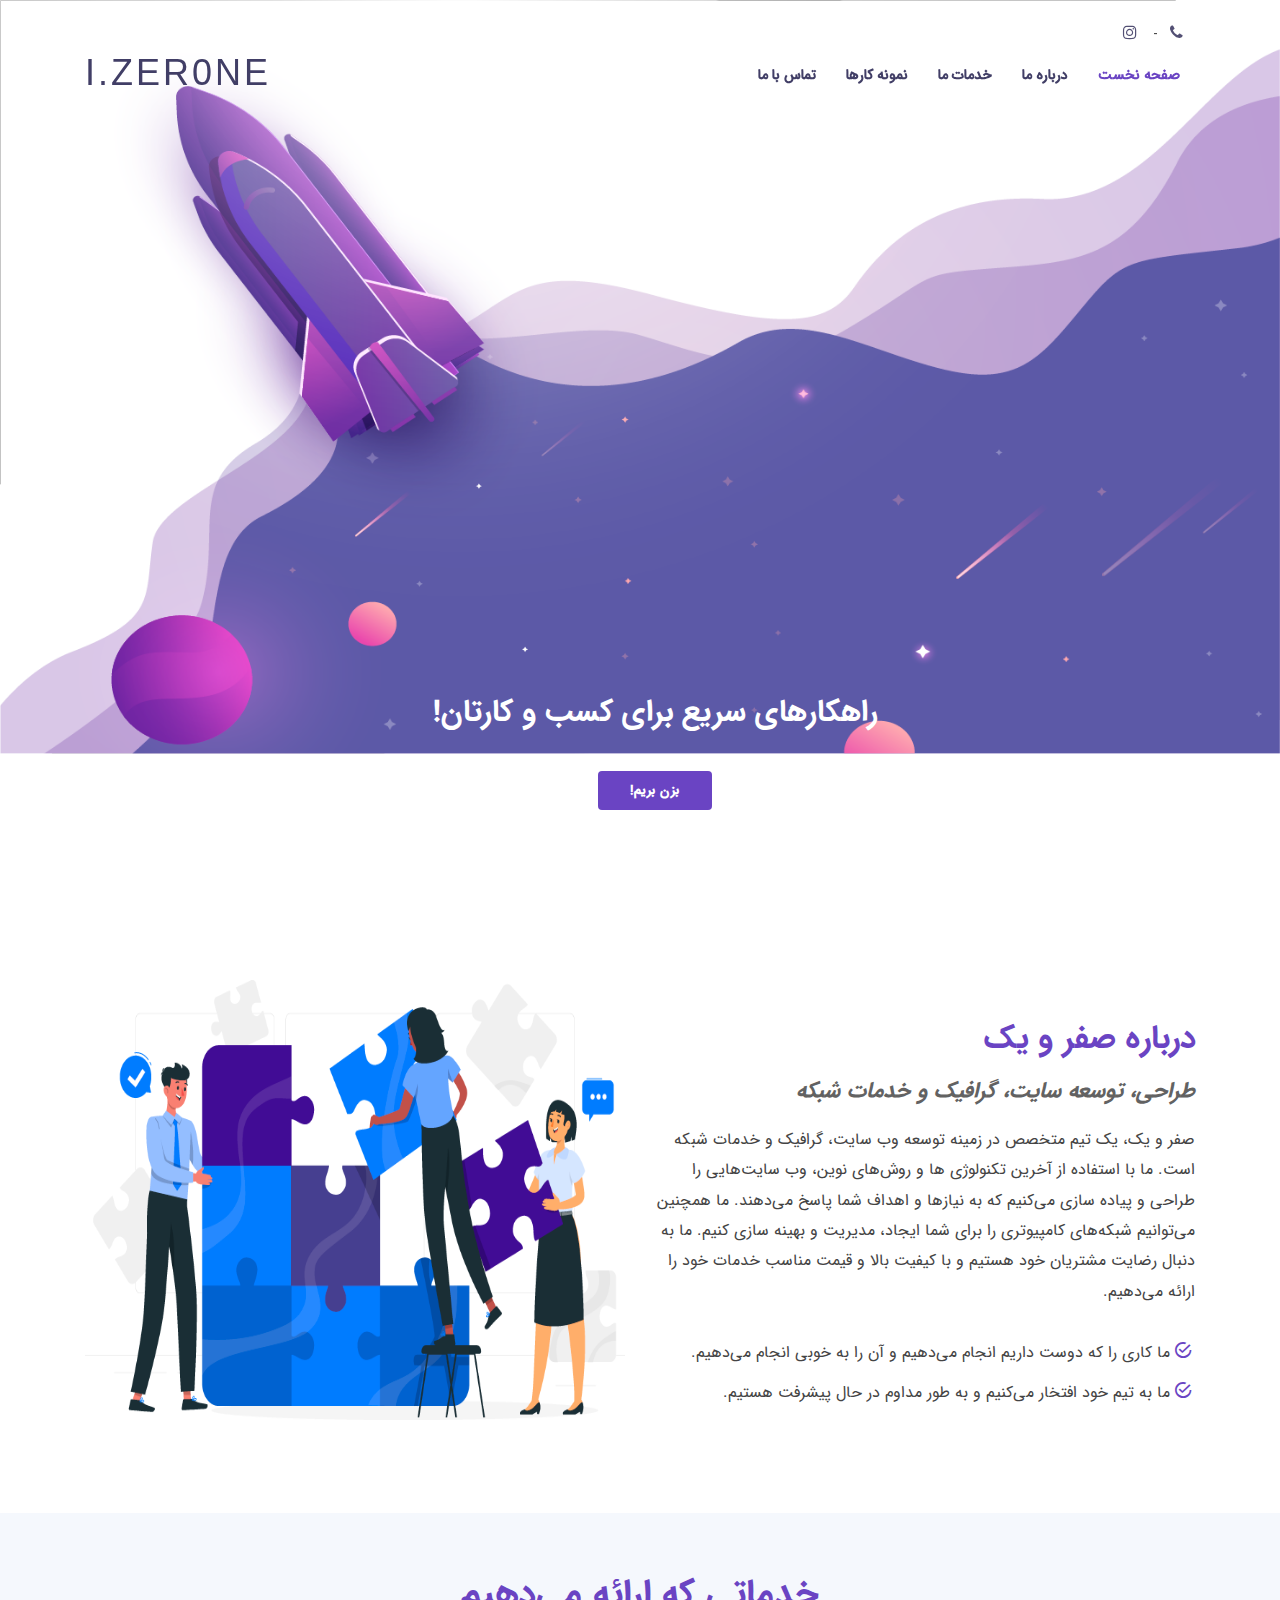
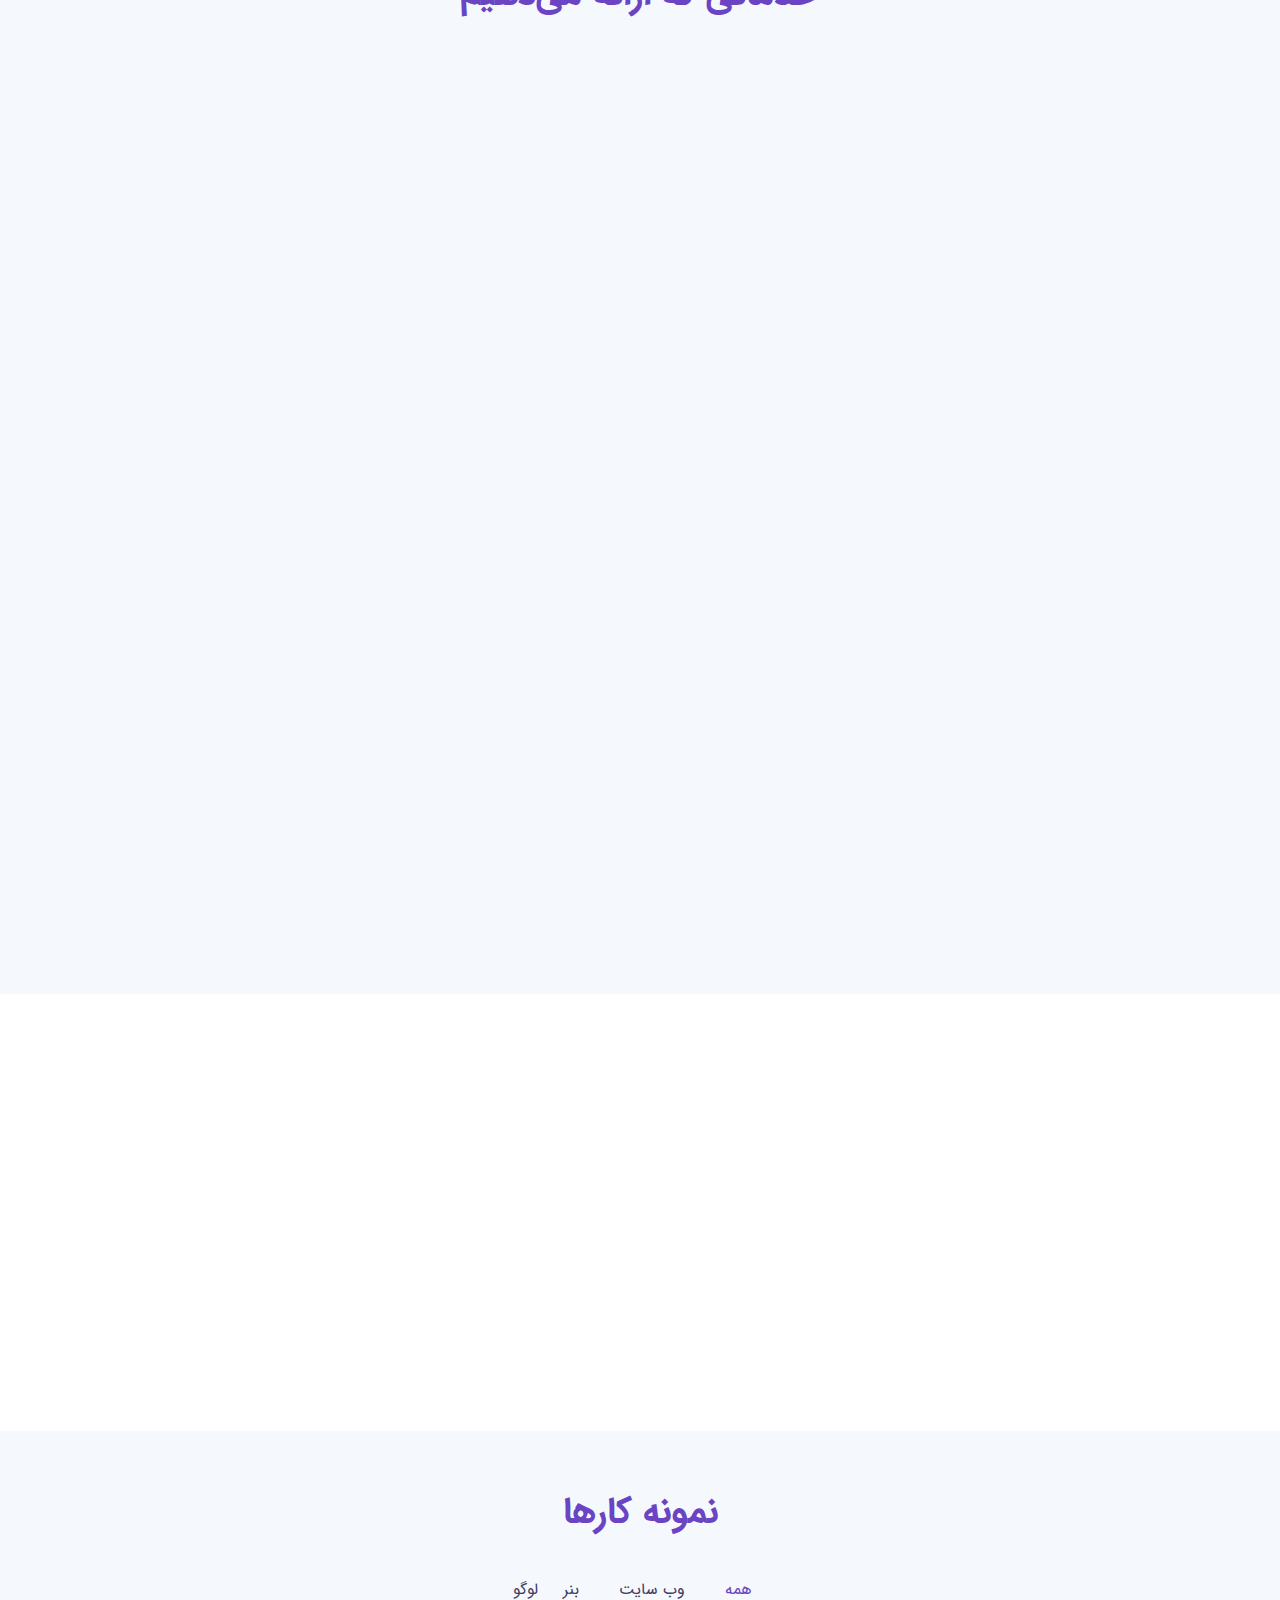
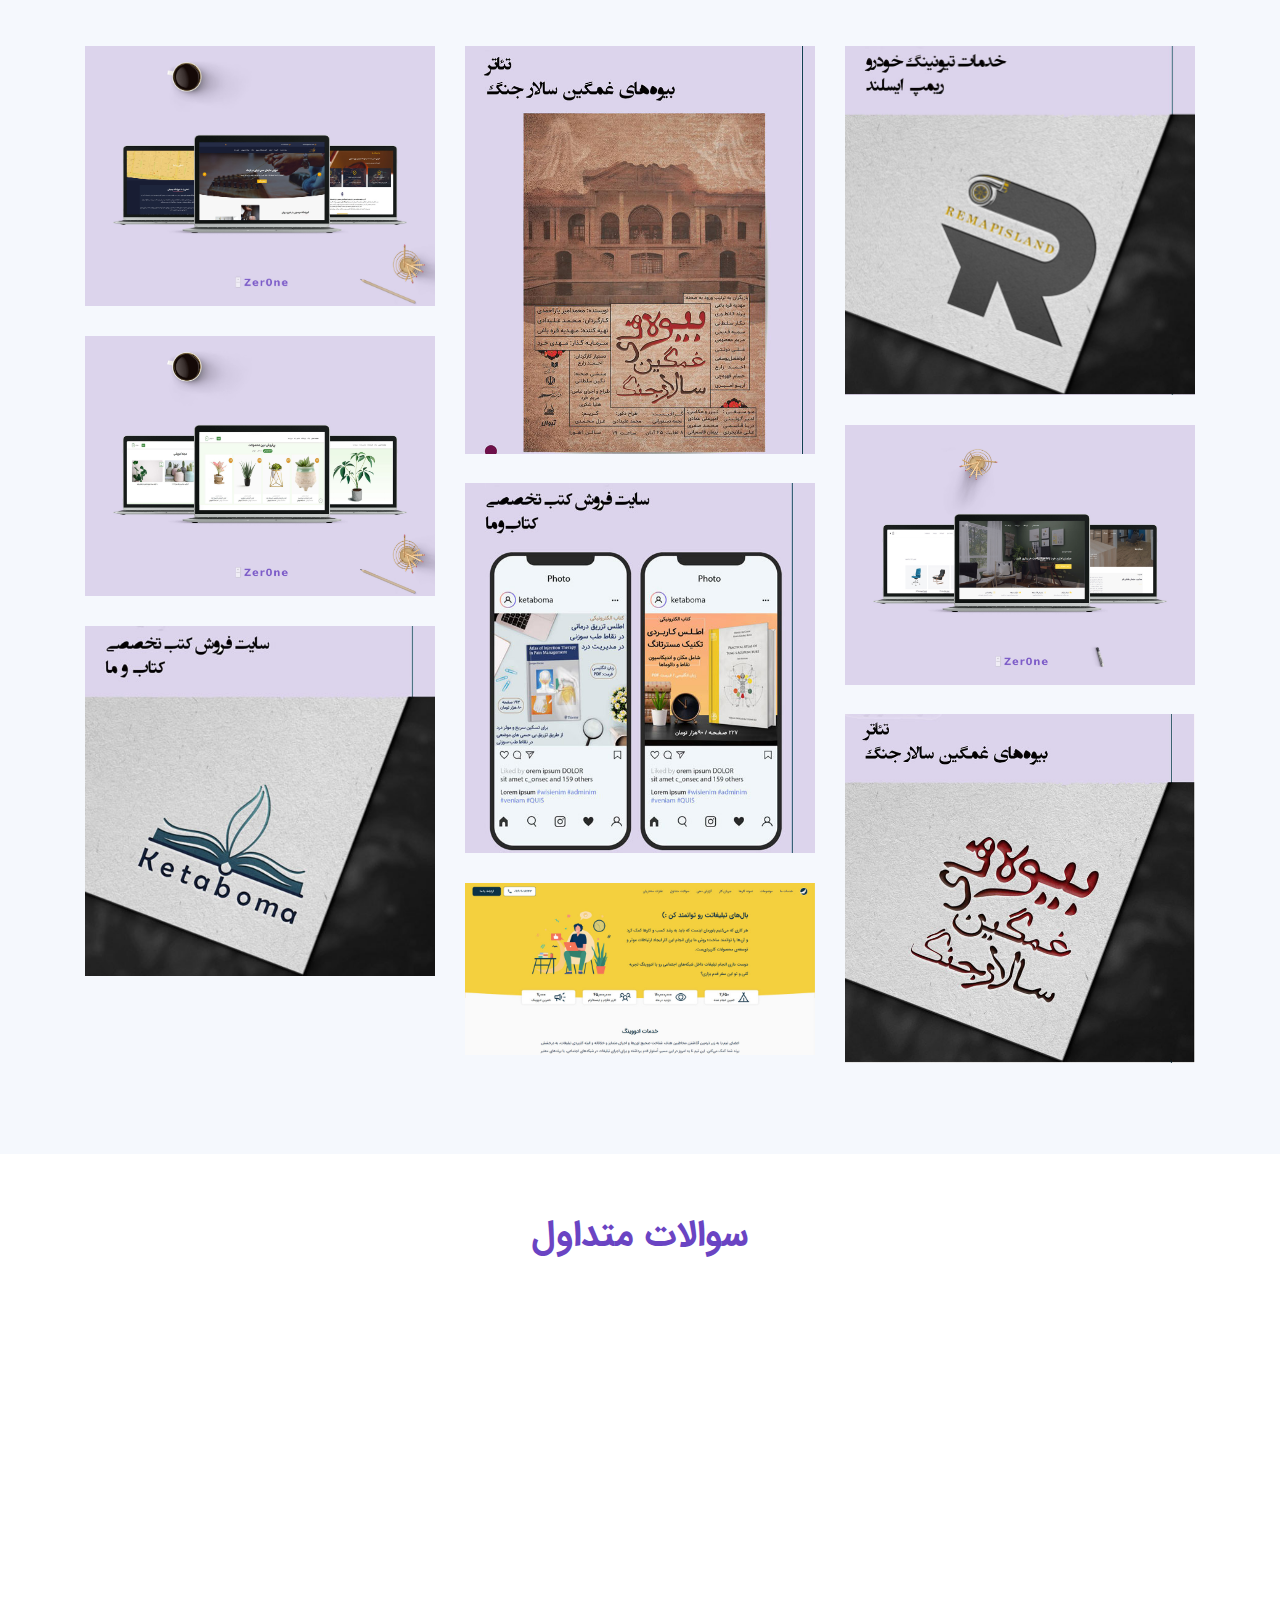
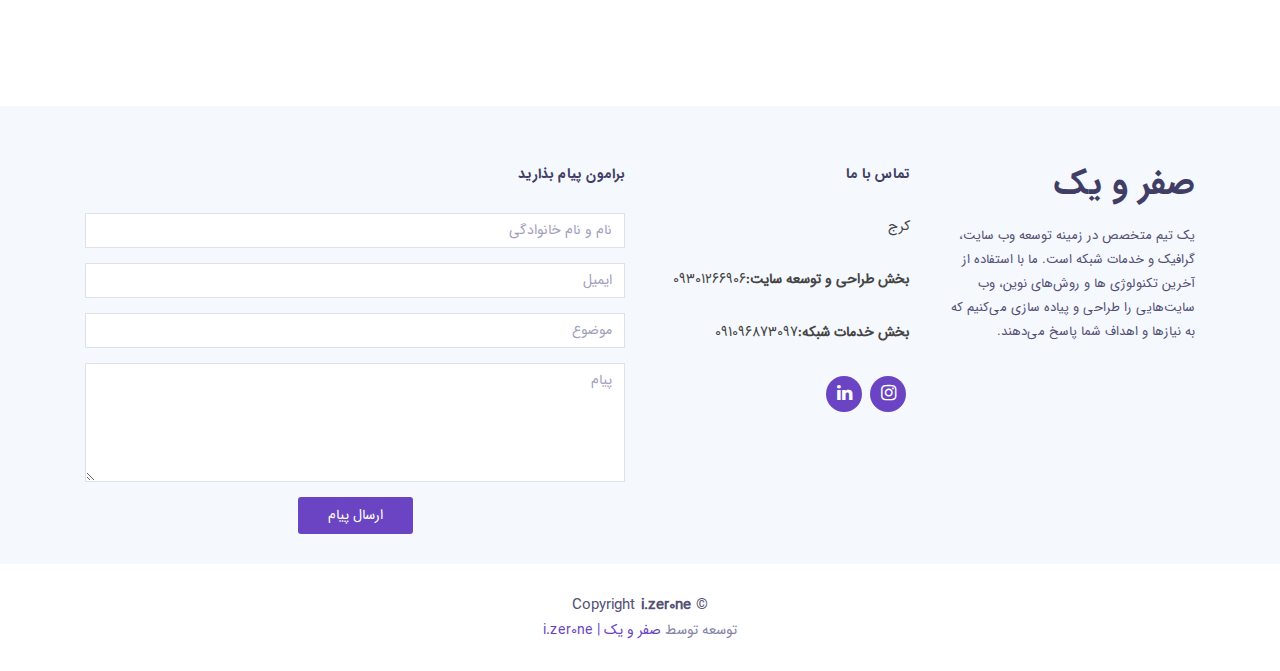
==== fa/index.html @ 6dbba1e1 "seperate fa lang" ====
<!DOCTYPE html>
<html lang="fa">
<head>
  <meta charset="utf-8">
  <title>شرکت طراحی و خدمات شبکه | صفرو یک</title>
  <meta content="width=device-width, initial-scale=1.0" name="viewport">
  <meta content="" name="keywords">
  <meta content="" name="description">

  <!-- Favicons -->
  <link href="../../img/zerone-favicon.png" rel="icon">
  <link href="../../img/apple-touch-icon.png" rel="apple-touch-icon">

  <!-- Google Fonts -->
  <link href="https://fonts.googleapis.com/css?family=Open+Sans:300,300i,400,400i,500,600,700,700i|Montserrat:300,400,500,600,700" rel="stylesheet">

  <!-- Bootstrap CSS File -->
  <link href="../lib/bootstrap/css/bootstrap.min.css" rel="stylesheet">

  <!-- Libraries CSS Files -->
  <link href="../lib/font-awesome/css/font-awesome.min.css" rel="stylesheet">
  <link href="../lib/animate/animate.min.css" rel="stylesheet">
  <link href="../lib/ionicons/css/ionicons.min.css" rel="stylesheet">
  <link href="../lib/owlcarousel/assets/owl.carousel.min.css" rel="stylesheet">
  <link href="../lib/lightbox/css/lightbox.min.css" rel="stylesheet">

  <!-- Main Stylesheet File -->
  <link href="../css/style.css" rel="stylesheet">

  <!-- =======================================================
    Theme Name: Rapid
    Theme URL: https://bootstrapmade.com/rapid-multipurpose-bootstrap-business-template/
    Author: BootstrapMade.com
    License: https://bootstrapmade.com/license/
  ======================================================= -->
</head>

<body id="falang">
  <!--==========================
  Header
  ============================-->
  <header id="header">

    <div id="topbar">
      <div class="container">
        <div class="social-links">
          <a href="tel:+98930126906" class="phone"><i class="fa fa-phone"></i></a>-
          <a href="https://www.instagram.com/i.zer0ne" class="instagram"><i class="fa fa-instagram"></i></a>
        </div>
      </div>
    </div>

    <div class="container" style="
    display: flex;
    justify-content: space-between;
">
      <nav class="main-nav d-none d-lg-block">
        <ul>
          <li><a href="#footer">تماس با ما</a></li>
          <li><a href="#portfolio">نمونه کارها</a></li>
          <li><a href="#services">خدمات ما</a></li>
          <!-- <li><a href="#team">Team</a></li>
            <li class="drop-down"><a href="">Drop Down</a>
              <ul>
                <li><a href="#">Drop Down 1</a></li>
                <li class="drop-down"><a href="#">Drop Down 2</a>
                  <ul>
                    <li><a href="#">Deep Drop Down 1</a></li>
                  </ul>
                </li>
                <li><a href="#">Drop Down 3</a></li>
              </ul>
            </li> -->  
            <li><a href="#about">درباره ما</a></li>
            <li class="active"><a href="#intro">صفحه نخست</a></li>
        </ul>
      </nav><!-- .main-nav -->

      <div class="logo">
        <!-- Uncomment below if you prefer to use an image logo -->
        <h1 class="text-light"><a href="#intro" class="scrollto"><span>i.zer0ne</span></a></h1>
        <!-- <a href="#header" class="scrollto"><img src="../img/logo.png" alt="" class="img-fluid"></a> -->
      </div>
    </div>
  </header><!-- #header -->

  <!--==========================
    Intro Section
  ============================-->
  <section id="intro" class="clearfix">
    <div class="container d-flex h-100">
      <div class="row justify-content-center align-self-end w-100">
        <div class="intro-info text-center">
          <h2>راهکارهای سریع برای کسب‌ و کارتان!</h2>
          <div>
            <a href="#about" class="btn-get-started scrollto">بزن بریم!</a>
          </div>
        </div>
      </div>

    </div>
  </section><!-- #intro -->

  <main id="main">

    <!--==========================
      About Us Section
    ============================-->
    <section id="about">

      <div class="container">
        <div class="row">
          <div class="col-lg-6 col-md-6">
            <div class="about-content text-right">
              <h2>درباره صفر و یک</h2>
              <h3>طراحی، توسعه سایت، گرافیک و خدمات شبکه</h3>
              <p>
                صفر و یک، یک تیم متخصص در زمینه توسعه وب سایت، گرافیک و خدمات شبکه است. ما با استفاده از آخرین تکنولوژی ها و روش‌های نوین، وب سایت‌هایی را طراحی و پیاده سازی می‌کنیم که به نیازها و اهداف شما پاسخ می‌دهند. ما همچنین می‌توانیم شبکه‌های کامپیوتری را برای شما ایجاد، مدیریت و بهینه سازی کنیم. ما به دنبال رضایت مشتریان خود هستیم و با کیفیت بالا و قیمت مناسب خدمات خود را ارائه می‌دهیم.
              </p>
              <ul>
                <li><i class="ion-android-checkmark-circle"></i> ما کاری را که دوست داریم انجام می‌دهیم و آن را به خوبی انجام می‌دهیم.</li>
                <li><i class="ion-android-checkmark-circle"></i> ما به تیم خود افتخار می‌کنیم و به طور مداوم در حال پیشرفت هستیم.</li>
              </ul>
            </div>
          </div>
          <div class="col-lg-6 col-md-6">
            <div class="about-img">
              <img src="../img/about-us-img.png" alt="">
            </div>
          </div>
        </div>
      </div>

    </section><!-- #about -->


    <!--==========================
      Services Section
    ============================-->
    <section id="services" class="section-bg">
      <div class="container">

        <header class="section-header">
          <h3 class="pb-5">خدماتی که ارائه می‌دهیم</h3>
        </header>

        <div class="row">

          <div class="col-md-6 col-lg-4 wow bounceInUp" data-wow-duration="1.4s">
            <div class="box">
              <div class="icon" style="background: #fceef3;"><i class="ion-ios-analytics-outline" style="color: #ff689b;"></i></div>
              <h4 class="title"><a href="">طراحی و توسعه سایت سفارشی</a></h4>
              <p class="description">راه حل های وب مناسبی ایجاد می‌کنیم که مخاطبان شما را جذب کرده و ارتباط برقرار کند.</p>
            </div>
          </div>
          <div class="col-md-6 col-lg-4 wow bounceInUp" data-wow-duration="1.4s">
            <div class="box">
              <div class="icon" style="background: #fff0da;"><i class="ion-ios-bookmarks-outline" style="color: #e98e06;"></i></div>
              <h4 class="title"><a href=""> طراحی و توسعه سایت فروشگاهی سفارشی</a></h4>
              <p class="description">ما برای افزایش فروش و افزایش وفاداری به برند، تجارب خرید آنلاین برتر را ایجاد می‌کنیم.</p>
            </div>
          </div>
          <div class="col-md-6 col-lg-4 wow bounceInUp" data-wow-delay="0.1s" data-wow-duration="1.4s">
            <div class="box">
              <div class="icon" style="background: #e6fdfc;"><i class="ion-ios-paper-outline" style="color: #3fcdc7;"></i></div>
              <h4 class="title"><a href="">توسعه سایت با وردپرس</a></h4>
              <p class="description"> طراحی و توسعه سیستم‌های مدیریت محتوا متناسب با نیازهای کسب و کار</p>
            </div>
          </div>

        </div>

        <div class="row">
          
          <div class="col-md-6 col-lg-4 wow bounceInUp" data-wow-duration="1.4s">
            <div class="box">
              <div class="icon" style="background: #fceef3;"><i class="ion-ios-analytics-outline" style="color: #ff689b;"></i></div>
              <h4 class="title"><a href="">طراحی بنر سایت و اینستاگرام</a></h4>
              <p class="description">تصویری جذاب که خدمات و مزایای شما را یکجا نشان می‌دهد.</p>
            </div>
          </div>
          <div class="col-md-6 col-lg-4 wow bounceInUp" data-wow-duration="1.4s">
            <div class="box">
              <div class="icon" style="background: #fff0da;"><i class="ion-ios-bookmarks-outline" style="color: #e98e06;"></i></div>
              <h4 class="title"><a href=""> طراحی لوگو</a></h4>
              <p class="description">طراحی لوگو را به صورت تخصصی به کسب و کارهای مختلف ارائه می‌کنیم.</p>
            </div>
          </div>
          <div class="col-md-6 col-lg-4 wow bounceInUp" data-wow-delay="0.1s" data-wow-duration="1.4s">
            <div class="box">
              <div class="icon" style="background: #e6fdfc;"><i class="ion-ios-paper-outline" style="color: #3fcdc7;"></i></div>
              <h4 class="title"><a href="">طراحی پوستر</a></h4>
              <p class="description">پوستر مورد نظر شما را برای انتقال پیام و جذب مخاطب  طراحی می‌کنیم.</p>
            </div>
          </div>

        </div>

        <div class="row">
          
          <div class="col-md-6 col-lg-4 wow bounceInUp" data-wow-delay="0.1s" data-wow-duration="1.4s">
            <div class="box">
              <div class="icon" style="background: #eafde7;"><i class="ion-ios-speedometer-outline" style="color:#41cf2e;"></i></div>
              <h4 class="title"><a href="">نصب سرویس های مایکروسافت</a></h4>
              <p class="description">نصب desktop central، نصب و راه اندازی exchange، نصب اکتیو دایرکتوری</p>
            </div>
          </div>

          <div class="col-md-6 col-lg-4 wow bounceInUp" data-wow-delay="0.2s" data-wow-duration="1.4s">
            <div class="box">
              <div class="icon" style="background: #e1eeff;"><i class="ion-ios-world-outline" style="color: #2282ff;"></i></div>
              <h4 class="title"><a href="">پشتیبانی شبکه</a></h4>
              <p class="description">نگهداری شبکه، مراقبت و رفع ایراد بوجود آمده در قسمت نرم افزاری و سخت افزاری شبکه</p>
            </div>
          </div>
          <div class="col-md-6 col-lg-4 wow bounceInUp" data-wow-delay="0.2s" data-wow-duration="1.4s">
            <div class="box">
              <div class="icon" style="background: #ecebff;"><i class="ion-ios-clock-outline" style="color: #8660fe;"></i></div>
              <h4 class="title"><a href="">پشتیبانی کامپیوتر</a></h4>
              <p class="description">خدمات کامپیوتری اعم از تعمیر کامپیوتر، لپ تاپ، عیب‌یابی و تعمیر نرم افزاری </p>
            </div>
          </div>
        </div>

      </div>
    </section><!-- #services -->

    <!--==========================
      Why Us Section
    ============================-->
    <section id="why-us" class="wow fadeIn">
    <!--   <div class="container-fluid">
        
        <header class="section-header">
          <h3>Why choose us?</h3>
          <p>Laudem latine persequeris id sed, ex fabulas delectus quo. No vel partiendo abhorreant vituperatoribus.</p>
        </header>

        <div class="row">

          <div class="col-lg-6">
            <div class="why-us-img">
              <img src="../img/why-us.jpg" alt="" class="img-fluid">
            </div>
          </div>

          <div class="col-lg-6">
            <div class="why-us-content">
              <p>Molestiae omnis numquam corrupti omnis itaque. Voluptatum quidem impedit. Odio dolorum exercitationem est error omnis repudiandae ad dolorum sit.</p>
              <p>
                Explicabo repellendus quia labore. Non optio quo ea ut ratione et quaerat. Porro facilis deleniti porro consequatur
                et temporibus. Labore est odio.

                Odio omnis saepe qui. Veniam eaque ipsum. Ea quia voluptatum quis explicabo sed nihil repellat..
              </p>

              <div class="features wow bounceInUp clearfix">
                <i class="fa fa-diamond" style="color: #f058dc;"></i>
                <h4>Corporis dolorem</h4>
                <p>Commodi quia voluptatum. Est cupiditate voluptas quaerat officiis ex alias dignissimos et ipsum. Soluta at enim modi ut incidunt dolor et.</p>
              </div>

              <div class="features wow bounceInUp clearfix">
                <i class="fa fa-object-group" style="color: #ffb774;"></i>
                <h4>Eum ut aspernatur</h4>
                <p>Molestias eius rerum iusto voluptas et ab cupiditate aut enim. Assumenda animi occaecati. Quo dolore fuga quasi autem aliquid ipsum odit. Perferendis doloremque iure nulla aut.</p>
              </div>
              
              <div class="features wow bounceInUp clearfix">
                <i class="fa fa-language" style="color: #589af1;"></i>
                <h4>Voluptates dolores</h4>
                <p>Voluptates nihil et quis omnis et eaque omnis sint aut. Ducimus dolorum aspernatur. Totam dolores ut enim ullam voluptas distinctio aut.</p>
              </div>
              
            </div>

          </div>

        </div>

      </div>-->

      <div class="container">
        <div class="row counters">

          <div class="col-lg-3 col-6 text-center">
            <span data-toggle="counter-up">50</span>
            <p>مشتری</p>
          </div>

          <div class="col-lg-3 col-6 text-center">
            <span data-toggle="counter-up">50</span>
            <p>پروژه</p>
          </div>

          <div class="col-lg-3 col-6 text-center">
            <span data-toggle="counter-up">1300</span>
            <p>ساعت پشتیبانی</p>
          </div>

          <div class="col-lg-3 col-6 text-center">
            <span data-toggle="counter-up">6</span>
            <p>کارمند سخت کوش</p>
          </div>
  
        </div>

      </div>
    </section> 

    <!--==========================
      Call To Action Section
    ============================-->
    <section id="call-to-action" class="wow fadeInUp">
      <div class="container">
        <div class="row align-items-center">
          <div class="col-lg-9 text-center text-lg-right">
            <p class="cta-text mb-0">به یک وب سایت متوسط بسنده نکنید.<br>
               به ما اجازه دهید یک وب سایت سفارشی متناسب با نیاز و بودجه شما طراحی و بسازیم.</p>
          </div>
          <div class="col-lg-3 cta-btn-container text-center">
            <a class="cta-btn align-middle" href="tel:+98930126906">مشاوره رایگان</a>
          </div>
        </div>

      </div>
    </section><!-- #call-to-action -->

    <!--==========================
      Features Section
    ============================-->
    <!-- <section id="features">
      <div class="container">

        <div class="row feature-item">
          <div class="col-lg-6 wow fadeInUp">
            <img src="../img/features-1.svg" class="img-fluid" alt="">
          </div>
          <div class="col-lg-6 wow fadeInUp pt-5 pt-lg-0">
            <h4>Voluptatem dignissimos provident quasi corporis voluptates sit assumenda.</h4>
            <p>
              Ipsum in aspernatur ut possimus sint. Quia omnis est occaecati possimus ea. Quas molestiae perspiciatis occaecati qui rerum. Deleniti quod porro sed quisquam saepe. Numquam mollitia recusandae non ad at et a.
            </p>
            <p>
              Ad vitae recusandae odit possimus. Quaerat cum ipsum corrupti. Odit qui asperiores ea corporis deserunt veritatis quidem expedita perferendis. Qui rerum eligendi ex doloribus quia sit. Porro rerum eum eum.
            </p>
          </div>
        </div>

        <div class="row feature-item mt-5 pt-5">
          <div class="col-lg-6 wow fadeInUp order-1 order-lg-2">
            <img src="../img/features-2.svg" class="img-fluid" alt="">
          </div>

          <div class="col-lg-6 wow fadeInUp pt-4 pt-lg-0 order-2 order-lg-1">
            <h4>Neque saepe temporibus repellat ea ipsum et. Id vel et quia tempora facere reprehenderit.</h4>
            <p>
             Delectus alias ut incidunt delectus nam placeat in consequatur. Sed cupiditate quia ea quis. Voluptas nemo qui aut distinctio. Cumque fugit earum est quam officiis numquam. Ducimus corporis autem at blanditiis beatae incidunt sunt. 
            </p>
            <p>
              Voluptas saepe natus quidem blanditiis. Non sunt impedit voluptas mollitia beatae. Qui esse molestias. Laudantium libero nisi vitae debitis. Dolorem cupiditate est perferendis iusto.
            </p>
            <p>
              Eum quia in. Magni quas ipsum a. Quis ex voluptatem inventore sint quia modi. Numquam est aut fuga mollitia exercitationem nam accusantium provident quia.
            </p>
          </div>
          
        </div>

      </div>
    </section> -->
    <!-- #about -->

    <!--==========================
      Portfolio Section
    ============================-->
    <section id="portfolio" class="section-bg">
      <div class="container">

        <header class="section-header">
          <h3 class="section-title">نمونه کارها</h3>
        </header>

        <div class="row">
          <div class="col-lg-12">
            <ul id="portfolio-flters">
              <li data-filter="*" class="filter-active">همه</li>
              <li data-filter=".filter-website">وب سایت</li>
              <li data-filter=".filter-banner">بنر</li>
              <li data-filter=".filter-logo">لوگو</li>
            </ul>
          </div>
        </div>

        <div class="row portfolio-container">
          <div class="col-lg-4 col-md-6 portfolio-item filter-website">
            <div class="portfolio-wrap">
              <img src="../img/portfolio/nava-desktop-portf.jpg" class="img-fluid" alt="">
              <div class="portfolio-info">
                <h4><a href="#">وب سایت آموزشگاه موسیقی</a></h4>
                <p>وب سایت</p>
                <div>
                  <a href="../img/portfolio/nava-desktop-portf.jpg" data-lightbox="portfolio" data-title="وب سایت آموزشگاه موسیقی" class="link-preview" title="Preview"><i class="ion ion-eye"></i></a>
                  <a href="#" class="link-details" title="جزئیات بیشتر"><i class="ion ion-android-open"></i></a>
                </div>
              </div>
            </div>
          </div>

          <div class="col-lg-4 col-md-6 portfolio-item filter-banner" data-wow-delay="0.1s">
            <div class="portfolio-wrap">
              <img src="../img/portfolio/bive-poster.jpg" class="img-fluid" alt="">
              <div class="portfolio-info">
                <h4><a href="#">طراحی پوستر تئاتر</a></h4>
                <p>پوستر</p>
                <div>
                  <a href="../img/portfolio/bive-poster.jpg" class="link-preview" data-lightbox="portfolio" data-title="Web 3" title="Preview"><i class="ion ion-eye"></i></a>
                  <a href="#" class="link-details" title="More Details"><i class="ion ion-android-open"></i></a>
                </div>
              </div>
            </div>
          </div>

          <div class="col-lg-4 col-md-6 portfolio-item filter-logo" data-wow-delay="0.2s">
            <div class="portfolio-wrap">
              <img src="../img/portfolio/rimp-tunin-logo.jpg" class="img-fluid" alt="">
              <div class="portfolio-info">
                <h4><a href="#">لوگو خدمات خودرو</a></h4>
                <p>لوگو</p>
                <div>
                  <a href="../img/portfolio/rimp-tunin-logo.jpg" class="link-preview" data-lightbox="portfolio" data-title="لوگو خدمات خودرو" title="نمایش"><i class="ion ion-eye"></i></a>
                  <a href="#" class="link-details" title="اطلاعات بیشتر"><i class="ion ion-android-open"></i></a>
                </div>
              </div>
            </div>
          </div>

          <div class="col-lg-4 col-md-6 portfolio-item filter-website">
            <div class="portfolio-wrap">
              <img src="../img/portfolio/flowersh-desktop-port.jpg" class="img-fluid" alt="">
              <div class="portfolio-info">
                <h4><a href="#">وب سایت فروشگاه گل و گیاه</a></h4>
                <p>وب سایت</p>
                <div>
                  <a href="../img/portfolio/flowersh-desktop-port.jpg" class="link-preview" data-lightbox="portfolio" data-title="وب سایت فروشگاه گل و گیاه" title="Preview"><i class="ion ion-eye"></i></a>
                  <a href="#" class="link-details" title="More Details"><i class="ion ion-android-open"></i></a>
                </div>
              </div>
            </div>
          </div>

          <div class="col-lg-4 col-md-6 portfolio-item filter-website" data-wow-delay="0.1s">
            <div class="portfolio-wrap">
              <img src="../img/portfolio/chair-desktop-port.jpg" class="img-fluid" alt="">
              <div class="portfolio-info">
                <h4><a href="#">وب سایت فروشگاه صندلی</a></h4>
                <p>وب سایت</p>
                <div>
                  <a href="../img/portfolio/chair-desktop-port.jpg" class="link-preview" data-lightbox="portfolio" data-title="وب سایت فروشگاه صندلی" title="Preview"><i class="ion ion-eye"></i></a>
                  <a href="#" class="link-details" title="More Details"><i class="ion ion-android-open"></i></a>
                </div>
              </div>
            </div>
          </div>

          <div class="col-lg-4 col-md-6 portfolio-item filter-banner" data-wow-delay="0.2s">
            <div class="portfolio-wrap">
              <img src="../img/portfolio/lbma-insta.jpg" class="img-fluid" alt="">
              <div class="portfolio-info">
                <h4><a href="#">پست اینستاگرام</a></h4>
                <p>طراحی پست</p>
                <div>
                  <a href="../img/portfolio/lbma-insta.jpg" class="link-preview" data-lightbox="portfolio" data-title="App 3" title="Preview"><i class="ion ion-eye"></i></a>
                  <a href="#" class="link-details" title="More Details"><i class="ion ion-android-open"></i></a>
                </div>
              </div>
            </div>
          </div>

          <div class="col-lg-4 col-md-6 portfolio-item filter-logo">
            <div class="portfolio-wrap">
              <img src="../img/portfolio/ktbma-logo.jpg" class="img-fluid" alt="">
              <div class="portfolio-info">
                <h4><a href="#">لوگو سایت فروش کتاب</a></h4>
                <p>لوگو</p>
                <div>
                  <a href="../img/portfolio/ktbma-logo.jpg" class="link-preview" data-lightbox="portfolio" data-title="Card 1" title="Preview"><i class="ion ion-eye"></i></a>
                  <a href="#" class="link-details" title="More Details"><i class="ion ion-android-open"></i></a>
                </div>
              </div>
            </div>
          </div>

          <div class="col-lg-4 col-md-6 portfolio-item filter-logo" data-wow-delay="0.1s">
            <div class="portfolio-wrap">
              <img src="../img/portfolio/bive-logo.jpg" class="img-fluid" alt="">
              <div class="portfolio-info">
                <h4><a href="#">لوگو تئاتر</a></h4>
                <p>لوگو</p>
                <div>
                  <a href="../img/portfolio/bive-logo.jpg" class="link-preview" data-lightbox="portfolio" data-title="Card 3" title="Preview"><i class="ion ion-eye"></i></a>
                  <a href="#" class="link-details" title="More Details"><i class="ion ion-android-open"></i></a>
                </div>
              </div>
            </div>
          </div>

          <div class="col-lg-4 col-md-6 portfolio-item filter-website" data-wow-delay="0.2s">
            <div class="portfolio-wrap">
              <img src="../img/portfolio/adowing-site.jpg" class="img-fluid" alt="">
              <div class="portfolio-info">
                <h4><a href="#">پیاده سازی سایت تبلیغات</a></h4>
                <p>وب سایت</p>
                <div>
                  <a href="../img/portfolio/adowing-site.jpg" class="link-preview" data-lightbox="portfolio" data-title="Web 1" title="Preview"><i class="ion ion-eye"></i></a>
                  <a href="#" class="link-details" title="More Details"><i class="ion ion-android-open"></i></a>
                </div>
              </div>
            </div>
          </div>

        </div>

      </div>
    </section><!-- #portfolio -->

    <!--==========================
      Clients Section
    ============================-->
    <!-- <section id="testimonials">
      <div class="container">

        <header class="section-header">
          <h3>نظرات مشتریان</h3>
        </header>

        <div class="row justify-content-center">
          <div class="col-lg-8">

            <div class="owl-carousel testimonials-carousel wow fadeInUp">
    
              <div class="testimonial-item">
                <img src="../img/testimonialAvatarMan.png" class="testimonial-img" alt="">
                <h3>آقای بهرامی</h3>
                <h4>مدیر فروشگاه دوربین مداربسته</h4>
                <p>
                  واقعا لذت بردم از این همکاری و انقدر این همکاری جذاب و پر از پیگیری و تعهد بود که ترجیح دادیم که همچنان این همکاری رو ادامه بدیم و باعث پیشرفت بیشتر مجموعه ما بشین.
                </p>
              </div>
    
              <div class="testimonial-item">
                <img src="../img/testimonial-2.jpg" class="testimonial-img" alt="">
                <h3>Sara Wilsson</h3>
                <h4>Designer</h4>
                <p>
                  Export tempor illum tamen malis malis eram quae irure esse labore quem cillum quid cillum eram malis quorum velit fore eram velit sunt aliqua noster fugiat irure amet legam anim culpa.
                </p>
              </div>
    
              <div class="testimonial-item">
                <img src="../img/testimonial-3.jpg" class="testimonial-img" alt="">
                <h3>Jena Karlis</h3>
                <h4>Store Owner</h4>
                <p>
                  Enim nisi quem export duis labore cillum quae magna enim sint quorum nulla quem veniam duis minim tempor labore quem eram duis noster aute amet eram fore quis sint minim.
                </p>
              </div>
    
              <div class="testimonial-item">
                <img src="../img/testimonial-4.jpg" class="testimonial-img" alt="">
                <h3>Matt Brandon</h3>
                <h4>Freelancer</h4>
                <p>
                  Fugiat enim eram quae cillum dolore dolor amet nulla culpa multos export minim fugiat minim velit minim dolor enim duis veniam ipsum anim magna sunt elit fore quem dolore labore illum veniam.
                </p>
              </div>

            </div>

          </div>
        </div>


      </div>
    </section> -->
    <!-- #testimonials -->

    <!--==========================
      Team Section
    ============================-->
    <!-- <section id="team" class="section-bg">
      <div class="container">
        <div class="section-header">
          <h3>Team</h3>
          <p>Sed ut perspiciatis unde omnis iste natus error sit voluptatem accusantium doloremque</p>
        </div>

        <div class="row">

          <div class="col-lg-3 col-md-6 wow fadeInUp">
            <div class="member">
              <img src="../img/team-1.jpg" class="img-fluid" alt="">
              <div class="member-info">
                <div class="member-info-content">
                  <h4>Walter White</h4>
                  <span>Chief Executive Officer</span>
                  <div class="social">
                    <a href=""><i class="fa fa-twitter"></i></a>
                    <a href=""><i class="fa fa-facebook"></i></a>
                    <a href=""><i class="fa fa-google-plus"></i></a>
                    <a href=""><i class="fa fa-linkedin"></i></a>
                  </div>
                </div>
              </div>
            </div>
          </div>

          <div class="col-lg-3 col-md-6 wow fadeInUp" data-wow-delay="0.1s">
            <div class="member">
              <img src="../img/team-2.jpg" class="img-fluid" alt="">
              <div class="member-info">
                <div class="member-info-content">
                  <h4>Sarah Jhonson</h4>
                  <span>Product Manager</span>
                  <div class="social">
                    <a href=""><i class="fa fa-twitter"></i></a>
                    <a href=""><i class="fa fa-facebook"></i></a>
                    <a href=""><i class="fa fa-google-plus"></i></a>
                    <a href=""><i class="fa fa-linkedin"></i></a>
                  </div>
                </div>
              </div>
            </div>
          </div>

          <div class="col-lg-3 col-md-6 wow fadeInUp" data-wow-delay="0.2s">
            <div class="member">
              <img src="../img/team-3.jpg" class="img-fluid" alt="">
              <div class="member-info">
                <div class="member-info-content">
                  <h4>William Anderson</h4>
                  <span>CTO</span>
                  <div class="social">
                    <a href=""><i class="fa fa-twitter"></i></a>
                    <a href=""><i class="fa fa-facebook"></i></a>
                    <a href=""><i class="fa fa-google-plus"></i></a>
                    <a href=""><i class="fa fa-linkedin"></i></a>
                  </div>
                </div>
              </div>
            </div>
          </div>

          <div class="col-lg-3 col-md-6 wow fadeInUp" data-wow-delay="0.3s">
            <div class="member">
              <img src="../img/team-4.jpg" class="img-fluid" alt="">
              <div class="member-info">
                <div class="member-info-content">
                  <h4>Amanda Jepson</h4>
                  <span>Accountant</span>
                  <div class="social">
                    <a href=""><i class="fa fa-twitter"></i></a>
                    <a href=""><i class="fa fa-facebook"></i></a>
                    <a href=""><i class="fa fa-google-plus"></i></a>
                    <a href=""><i class="fa fa-linkedin"></i></a>
                  </div>
                </div>
              </div>
            </div>
          </div>

        </div>

      </div>
    </section> -->
    <!-- #team -->

    <!--==========================
      Clients Section
    ============================-->
    <!-- <section id="clients" class="wow fadeInUp">
      <div class="container">

        <header class="section-header">
          <h3>Our Clients</h3>
        </header>

        <div class="owl-carousel clients-carousel">
          <img src="../img/clients/client-1.png" alt="">
          <img src="../img/clients/client-2.png" alt="">
          <img src="../img/clients/client-3.png" alt="">
          <img src="../img/clients/client-4.png" alt="">
          <img src="../img/clients/client-5.png" alt="">
          <img src="../img/clients/client-6.png" alt="">
          <img src="../img/clients/client-7.png" alt="">
          <img src="../img/clients/client-8.png" alt="">
        </div>

      </div>
    </section> -->
    <!-- #clients -->

    <!--==========================
      Frequently Asked Questions Section
    ============================-->
    <section id="faq">
      <div class="container">
        <header class="section-header pb-4">
          <h3>سوالات متداول</h3>
        </header>

        <ul id="faq-list" class="wow fadeInUp">
          <li>
            <a data-toggle="collapse" class="collapsed text-right" href="#faq1">
              <span>مراحل طراحی سایت و عقد قرارداد در صفر و یک به چه صورت است؟ </span>
              <i class="ion-android-remove"></i>
            </a>
            <div id="faq1" class="collapse text-right" data-parent="#faq-list">
              <p>
                در طراحی اختصاصی پس از عقد قرارداد، ابتدا کارفرما فرم اطلاعات اولیه را تکمیل و در صورت وجود تصاویر یا کاتالوگ و یا سایر فایل‌ها،به ما تحویل داده می‌شوند. چند روز پس از زمان بندی و در نهایت نیازسنجی و شروع پروژه،اتودهای صفحات مختلف از بخش گرافیک به کارفرما جهت بررسی و نظر سنجی تحویل داده می‌شوند، در صورت تأیید،طرح گرافیکی جهت پیاده سازی و کد نویسی به بخش مربوطه ارجاع و در نهایت جهت تأیید مجدد بر روی اینترنت قرار می‌گیرد،در صورت عدم تأیید طرح،درخواست تغییرات و یا طراحی به تعداد نامحدود رایگان است. در مرحله عقد قرارداد 50% پیش پرداخت دریافت می‌گردد،در مرحله تأیید طرح گرافیکی 30% از مبلغ قرارداد پرداخت می‌گردد و در نهایت پس از تحویل طرح کد نویسی شده بر روی اینترنت و تأیید آن توسط کارفرما 20% از مبلغ قرارداد نیز تسویه می‌گردد.
              </p>
            </div>
          </li>

          <li>
            <a data-toggle="collapse" class="collapsed text-right" href="#faq2">
              <span>
                با همان امکانات مورد نظر قالب گرافیکی سایت را به صورت آماده یا اختصاصی سفارش دهیم،با توجه به اختلاف زیاد قیمت مابین این دو،تفاوت آن‌ها در چیست ؟</span>
              <i class="ion-android-remove"></i>
            </a>
            <div id="faq2" class="collapse text-right" data-parent="#faq-list">
              <p>
                قالب آماده در واقع یکبار طراحی می‌شود و به صورت انبوه به فروش می‌رسد که می‌تواند در رنگ بندی و چیدمان‌های مختلف باشد،در صورتی که قالب اختصاصی یک بار طراحی می‌شود و تنها یکبار و به سفارش دهنده فروخته می‌شود بنابراین قیمت بسیار بالاتری دارد. در قالب اختصاصی تمامی چیدمان‌ها و رنگ‌ها مطابق با نظر و سلیقه مشتری طراحی می‌شود و در نتیجه رضایت کامل بهمراه خواهد داشت،در صورتی که ممکن است در قالب‌های آماده رضایت شما از چیدمان و المان های گرافیکی به صورت 100% نباشد. توجه نمایید که قالب‌های آماده قابل توسعه و تغییر برای یک مشتری خاص نیز می‌باشند،همچنین کارفرما می‌تواند کلیه محتوا و منوها و صفحات را ویرایش و توسعه نماید و تفاوتی مابین قالب اختصاصی و آماده وجود ندارد. باید توجه داشت که قالب آماده با سایت آماده متفاوت است، در صفر و یک سیستم مدیریت محتوای قالب های اختصاصی و آماده هردو به صورت دستی نوشته می‌شوند و یکسان هستند در صورتی که در سایت آماده هم قالب آماده می‌باشد و هم سیستم مدیریت محتوای آن ، مانند جوملا و .... که صفر و یک از این سیستم‌ها استفاده نمی‌کند.
              </p>
            </div>
          </li>

          <li>
            <a data-toggle="collapse" class="collapsed text-right" href="#faq3">
              <span>
                هزینه ارتقا امنیت سایت در شرکت شما چقدر هست؟
              </span>
              <i class="ion-android-remove"></i>
            </a>
            <div id="faq3" class="collapse text-right" data-parent="#faq-list">
              <p>
                به صورت پیش فرض استانداردهای لازم امنیتی رعایت یا به روز رسانی می‌شود، در سطح سرور هم تمامی موارد به صورت دستی کانفیگ می‌شود و هم اینکه هیچ کد آماده‌ای بر روی سرورها وجود ندارد تا امکان نفوذ فراهم شود،همچنین ما سرویس‌های ویژه ای برای پیشگیری بر روی سرورها توسعه داده است،در سطح پایگاه داده ما از SQL Server استفاده می‌کند که در یک دهه اخیر کمترین میزان نفوذ را داشته است
              </p>
            </div>
          </li>

          <li>
            <a data-toggle="collapse" class="collapsed text-right" href="#faq4">
              <span>
                شبکه چیست و چه خدماتی ارائه می‌دهد؟
              </span>
              <i class="ion-android-remove"></i>
            </a>
            <div id="faq4" class="collapse text-right" data-parent="#faq-list">
              <p>
                شبکه مجموعه‌ای از دستگاه‌ها و سیستم‌های متصل به یکدیگر است که اطلاعات را با یکدیگر به اشتراک می‌گذارند. خدمات شبکه شامل ارتباطات شبکه، به اشتراک گذاری منابع، مدیریت امنیت و نظارت بر شبکه می‌شود.
              </p>
            </div>
          </li>

          <li>
            <a data-toggle="collapse" class="collapsed text-right" href="#faq5">
              <span>
                شرکت خدمات شبکه‌های کامپیوتری چکار می‌کنند؟
              </span>
              <i class="ion-android-remove"></i>
            </a>
            <div id="faq5" class="collapse text-right" data-parent="#faq-list">
              <p>
                شرکت‌های خدمات کامیپوتری به شما در نصب‌و راه‌اندازی نرم افزارهای مورد نیازتان کمک می‌کنند.همچنین نیازهای کامپیوتری که در طول فرآیند کاری با آن مواجه می‌شوید را به سرعت برطرف می‌نماید.
              </p>
            </div>
          </li>
        </ul>

      </div>
    </section><!-- #faq -->

  </main>

  <!--==========================
    Footer
  ============================-->
  <footer id="footer" class="section-bg">
    <div class="footer-top">
      <div class="container">

        <div class="row">

          <div class="col-lg-6">

            <div class="row">

                <div class="col-sm-6">

                  <div class="footer-info">
                    <h3>صفر و یک</h3>
                    <p> یک تیم متخصص در زمینه توسعه وب سایت، گرافیک و خدمات شبکه است. ما با استفاده از آخرین تکنولوژی ها و روش‌های نوین، وب سایت‌هایی را طراحی و پیاده سازی می‌کنیم که به نیازها و اهداف شما پاسخ می‌دهند.</p>
                  </div>
                </div>

                <div class="col-sm-6">
                  <div class="footer-links">
                    <h4>تماس با ما</h4>
                    <p>
                      کرج <br><br>
                      <strong>بخش طراحی و توسعه سایت:</strong>09301266906<br><br>
                      <strong>بخش خدمات شبکه:</strong>091096873097<br>
                    </p>
                  </div>

                  <div class="social-links">
                    <a href="https://www.instagram.com/i.zer0ne" class="instagram"><i class="fa fa-instagram"></i></a>
                    <a href="https://www.linkedin.com/in/somayeh-azizianfard/" class="linkedin"><i class="fa fa-linkedin"></i></a>
                  </div>

                </div>

            </div>

          </div>

          <div class="col-lg-6">

            <div class="form">
              
              <h4>برامون پیام بذارید</h4>
              <form action="" method="post" role="form" class="contactForm">
                <div class="form-group">
                  <input type="text" name="name" class="form-control" id="name" placeholder="نام و نام خانوادگی" data-rule="minlen:4" data-msg="Please enter at least 4 chars" />
                  <div class="validation"></div>
                </div>
                <div class="form-group">
                  <input type="email" class="form-control" name="email" id="email" placeholder="ایمیل" data-rule="email" data-msg="Please enter a valid email" />
                  <div class="validation"></div>
                </div>
                <div class="form-group">
                  <input type="text" class="form-control" name="subject" id="subject" placeholder="موضوع" data-rule="minlen:4" data-msg="Please enter at least 8 chars of subject" />
                  <div class="validation"></div>
                </div>
                <div class="form-group">
                  <textarea class="form-control" name="message" rows="5" data-rule="required" data-msg="Please write something for us" placeholder="پیام"></textarea>
                  <div class="validation"></div>
                </div>

                <div id="sendmessage">پیام شما با موفقیت ارسال شد</div>
                <div id="errormessage"></div>

                <div class="text-center"><button type="submit" title="ارسال پیام">ارسال پیام</button></div>
              </form>
            </div>

          </div>

          

        </div>

      </div>
    </div>

    <div class="container">
      <div class="copyright">
        &copy; Copyright <strong>i.zer0ne</strong>
      </div>
      <div class="credits">
        <!--
          All the links in the footer should remain intact.
          You can delete the links only if you purchased the pro version.
          Licensing information: https://bootstrapmade.com/license/
          Purchase the pro version with working PHP/AJAX contact form: https://bootstrapmade.com/buy/?theme=Rapid
        -->
        توسعه توسط <a href="#">صفر و یک | i.zer0ne</a>
      </div>
    </div>
  </footer><!-- #footer -->

  <a href="#" class="back-to-top"><i class="fa fa-chevron-up"></i></a>
  <!-- Uncomment below i you want to use a preloader -->
  <!-- <div id="preloader"></div> -->

  <!-- JavaScript Libraries -->
  <script src="../lib/jquery/jquery.min.js"></script>
  <script src="../lib/jquery/jquery-migrate.min.js"></script>
  <script src="../lib/bootstrap/js/bootstrap.bundle.min.js"></script>
  <script src="../lib/easing/easing.min.js"></script>
  <script src="../lib/mobile-nav/mobile-nav.js"></script>
  <script src="../lib/wow/wow.min.js"></script>
  <script src="../lib/waypoints/waypoints.min.js"></script>
  <script src="../lib/counterup/counterup.min.js"></script>
  <script src="../lib/owlcarousel/owl.carousel.min.js"></script>
  <script src="../lib/isotope/isotope.pkgd.min.js"></script>
  <script src="../lib/lightbox/js/lightbox.min.js"></script>
  <!-- Contact Form JavaScript File -->
  <script src="../contactform/contactform.js"></script>

  <!-- Template Main Javascript File -->
  <script src="../js/main.js"></script>

</body>
</html>
---- css/style.css ----
/*--------------------------------------------------------------
# General
--------------------------------------------------------------*/
@import url(../css/fonts.css);

body {
  background: #fff;
  color: #444;
}

body#falang {
  direction: rtl;
  font-family: "iransans";
}

body#enlang {
  direction: ltr;
  font-family: Roboto, Oxygen, Ubuntu, Cantarell, 'Open Sans', 'Helvetica Neue';
}

a {
  color: #1145ba;
  transition: 0.5s;
}

a:hover,
a:active,
a:focus {
  color: #1145ba;
  outline: none;
  text-decoration: none;
}

p {
  padding: 0;
  margin: 0 0 30px 0;
  line-height: 1.9;
}

h1,
h2,
h3,
h4,
h5,
h6 {
  color: #6a44c3;
  margin: 0 0 20px 0;
  padding: 0;
}

body#falang h1,
body#falang h2,
body#falang h3,
body#falang h4,
body#falang h5,
body#falang h6 {
  font-family: "iransans-bold";
}

/* Back to top button */

.back-to-top {
  position: fixed;
  display: none;
  background: #6a44c3;
  color: #fff;
  width: 44px;
  height: 44px;
  text-align: center;
  line-height: 1;
  font-size: 16px;
  border-radius: 50%;
  right: 15px;
  bottom: 15px;
  transition: background 0.5s;
  z-index: 11;
}

.back-to-top i {
  padding-top: 12px;
  color: #fff;
}

/* Prelaoder */

#preloader {
  position: fixed;
  top: 0;
  left: 0;
  right: 0;
  bottom: 0;
  z-index: 9999;
  overflow: hidden;
  background: #fff;
}

#preloader:before {
  content: "";
  position: fixed;
  top: calc(50% - 30px);
  left: calc(50% - 30px);
  border: 6px solid #f2f2f2;
  border-top: 6px solid #6a44c3;
  border-radius: 50%;
  width: 60px;
  height: 60px;
  -webkit-animation: animate-preloader 1s linear infinite;
  animation: animate-preloader 1s linear infinite;
}

@-webkit-keyframes animate-preloader {
  0% {
    -webkit-transform: rotate(0deg);
    transform: rotate(0deg);
  }

  100% {
    -webkit-transform: rotate(360deg);
    transform: rotate(360deg);
  }
}

@keyframes animate-preloader {
  0% {
    -webkit-transform: rotate(0deg);
    transform: rotate(0deg);
  }

  100% {
    -webkit-transform: rotate(360deg);
    transform: rotate(360deg);
  }
}

/*--------------------------------------------------------------
# Top Bar
--------------------------------------------------------------*/

#topbar {
  padding: 0 0 10px 0;
  font-size: 14px;
  transition: all 0.5s;
}

#topbar .social-links {
  text-align: right;
}

#topbar .social-links a {
  color: #535074;
  padding: 4px 12px;
  display: inline-block;
  line-height: 1px;
  font-size: 16px;
}

#topbar .social-links a:hover {
  color: #6a44c3;
}

#topbar .social-links a:first-child {
  border-left: 0;
}

/*--------------------------------------------------------------
# Header
--------------------------------------------------------------*/

#header {
  height: 110px;
  transition: all 0.5s;
  z-index: 997;
  transition: all 0.5s;
  padding: 20px 0;
  position: fixed;
  left: 0;
  top: 0;
  right: 0;
  transition: all 0.5s;
  z-index: 997;
}

#header.header-scrolled,
#header.header-pages {
  height: 70px;
  padding: 15px 0;
  background-color: #fff;
  box-shadow: 0px 0px 30px rgba(127, 137, 161, 0.3);
}

#header.header-scrolled #topbar,
#header.header-pages #topbar {
  display: none;
}

#header .logo h1 {
  font-size: 36px;
  margin: 0;
  padding: 0;
  line-height: 1;
  font-weight: 400;
  letter-spacing: 3px;
  text-transform: uppercase;
  font-family: 'Segoe UI', Verdana, sans-serif;
}

#header .logo h1 a,
#header .logo h1 a:hover {
  color: #413e66;
  text-decoration: none;
}

#header .logo img {
  padding: 0;
  margin: 7px 0;
  max-height: 26px;
}

.main-pages {
  margin-top: 60px;
}

/*--------------------------------------------------------------
# Intro Section
--------------------------------------------------------------*/

#intro {
  width: 100%;
  height: 100vh;
  position: relative;
  background: url("../img/intro-img-land.png") no-repeat;
  background-size: 100%;
  background-position: 100% 0%;
}

#intro .intro-info h2 {
  color: #fff;
  margin-bottom: 40px;
  font-size: 30px;
  /* font-weight: 700; */
}

#enlang #intro .intro-info h2 {
  font-size: 25px;
}
#intro .intro-info .btn-get-started,
#intro .intro-info .btn-services {
  font-size: 13px;
  font-weight: 600;
  text-transform: uppercase;
  letter-spacing: 1px;
  display: inline-block;
  padding: 10px 32px;
  border-radius: 4px;
  transition: 0.5s;
  color: #fff;
  background: #6a44c3;
  color: #fff;
}

body#falang #intro .intro-info .btn-get-started,
body#falang #intro .intro-info .btn-services {
  font-family: "iransans-medium";
}

#intro .intro-info .btn-get-started:hover,
#intro .intro-info .btn-services:hover {
  background: #0a98c0;
}

/*--------------------------------------------------------------
# Navigation Menu
--------------------------------------------------------------*/

/* Desktop Navigation */

.main-nav {
  /* Drop Down */
  /* Deep Drop Down */
}

.main-nav,
.main-nav * {
  margin: 0;
  padding: 0;
  list-style: none;
}

.main-nav > ul > li {
  position: relative;
  white-space: nowrap;
  float: left;
}

.main-nav a {
  display: block;
  position: relative;
  color: #413e66;
  padding: 10px 15px;
  transition: 0.3s;
  font-size: 14px;
  text-transform: uppercase;
  font-weight: 600;
}

body#falang .main-nav a {
  font-family: "iransans-medium";
}

.main-nav a:hover,
.main-nav .active > a,
.main-nav li:hover > a {
  color: #6a44c3;
  text-decoration: none;
}

.main-nav .drop-down ul {
  display: block;
  position: absolute;
  left: 0;
  top: calc(100% - 30px);
  z-index: 99;
  opacity: 0;
  visibility: hidden;
  padding: 10px 0;
  background: #fff;
  box-shadow: 0px 0px 30px rgba(127, 137, 161, 0.25);
  transition: ease all 0.3s;
}

.main-nav .drop-down:hover > ul {
  opacity: 1;
  top: 100%;
  visibility: visible;
}

.main-nav .drop-down li {
  min-width: 180px;
  position: relative;
}

.main-nav .drop-down ul a {
  padding: 10px 20px;
  font-size: 14px;
  font-weight: 500;
  text-transform: none;
  color: #065e77;
}

.main-nav .drop-down ul a:hover,
.main-nav .drop-down ul .active > a,
.main-nav .drop-down ul li:hover > a {
  color: #6a44c3;
}

.main-nav .drop-down > a:after {
  content: "\f107";
  font-family: FontAwesome;
  padding-left: 10px;
}

.main-nav .drop-down .drop-down ul {
  top: 0;
  left: calc(100% - 30px);
}

.main-nav .drop-down .drop-down:hover > ul {
  opacity: 1;
  top: 0;
  left: 100%;
}

.main-nav .drop-down .drop-down > a {
  padding-right: 35px;
}

.main-nav .drop-down .drop-down > a:after {
  content: "\f105";
  position: absolute;
  right: 15px;
}

/* Mobile Navigation */

.mobile-nav {
  position: fixed;
  top: 0;
  bottom: 0;
  z-index: 9999;
  overflow-y: auto;
  left: -260px;
  width: 260px;
  padding-top: 18px;
  background: rgba(40, 38, 70, 0.8);
  transition: 0.4s;
}

.mobile-nav ul {
  display: flex;
  flex-direction: column-reverse;
}

.mobile-nav * {
  margin: 0;
  padding: 0;
  list-style: none;
  text-align: right;
}

.mobile-nav a {
  display: block;
  position: relative;
  color: #fff;
  padding: 10px 20px;
  font-weight: 500;
}

.mobile-nav a:hover,
.mobile-nav .active > a,
.mobile-nav li:hover > a {
  color: #8dc2fa;
  text-decoration: none;
}

.mobile-nav .drop-down > a:after {
  content: "\f078";
  font-family: FontAwesome;
  padding-left: 10px;
  position: absolute;
  right: 15px;
}

.mobile-nav .active.drop-down > a:after {
  content: "\f077";
}

.mobile-nav .drop-down > a {
  padding-right: 35px;
}

.mobile-nav .drop-down ul {
  display: none;
  overflow: hidden;
}

.mobile-nav .drop-down li {
  padding-left: 20px;
}

.mobile-nav-toggle {
  position: fixed;
  right: 0;
  top: 0;
  z-index: 9998;
  border: 0;
  background: none;
  font-size: 24px;
  transition: all 0.4s;
  outline: none !important;
  line-height: 1;
  cursor: pointer;
  text-align: right;
}

.mobile-nav-toggle i {
  margin: 18px 18px 0 0;
  color: #065e77;
}

.mobile-nav-overly {
  width: 100%;
  height: 100%;
  z-index: 9997;
  top: 0;
  left: 0;
  position: fixed;
  background: rgba(40, 38, 70, 0.8);
  overflow: hidden;
  display: none;
}

.mobile-nav-active {
  overflow: hidden;
}

.mobile-nav-active .mobile-nav {
  left: 0;
}

.mobile-nav-active .mobile-nav-toggle i {
  color: #fff;
}

/*--------------------------------------------------------------
# Sections
--------------------------------------------------------------*/

/* Sections Header
--------------------------------*/

.section-header h3 {
  font-size: 36px;
  text-align: center;
  position: relative;
}

.section-header p {
  text-align: center;
  margin: auto;
  font-size: 15px;
  padding-bottom: 60px;
  color: #535074;
  width: 50%;
}

/* Section with background
--------------------------------*/

.section-bg {
  background: #f5f8fd;
}

/* About Us Section
--------------------------------*/

#about {
  padding: 80px 0;
}

#about .about-content {
  padding-top: 40px;
}

#about .about-content h3 {
  color: #626262;
  font-weight: 400;
  font-size: 22px;
  font-style: italic;
}

#about .about-content ul {
  list-style: none;
  padding: 0;
}

#about .about-content ul li {
  padding-bottom: 10px;
}

#about .about-content ul li i {
  font-size: 20px;
  padding-right: 4px;
  color: #6a44c3;
}

#about .about-img {
  position: relative;
}

#about .about-img img {
  width: 100%;
  height: 440px;
}

/* #about .about-img img:hover {
  width: 100%;
  -webkit-transform: scale(1.03);
  transform: scale(1.03);
}

#about .about-img::before {
  position: absolute;
  left: -31px;
  top: -30px;
  width: 90%;
  height: 92%;
  z-index: -1;
  content: '';
  background-color: #ebf1fa;
  transition: .5s;
}

#about .about-img::after {
  position: absolute;
  right: -31px;
  bottom: -30px;
  width: 90%;
  height: 92%;
  z-index: -1;
  content: '';
  background-color: #ebf1fa;
  transition: .5s;
} */

/* Services Section
--------------------------------*/

#services {
  padding: 60px 0 40px 0;
}

#services .box {
  padding: 30px;
  position: relative;
  overflow: hidden;
  border-radius: 10px;
  margin: 0 10px 40px 10px;
  background: #fff;
  box-shadow: 0 10px 29px 0 rgba(68, 88, 144, 0.1);
  transition: all 0.3s ease-in-out;
  text-align: center;
  height: 250px;
}

#services .box:hover {
  -webkit-transform: scale(1.1);
  transform: scale(1.1);
}

#services .icon {
  margin: 0 auto 15px auto;
  padding-top: 12px;
  display: inline-block;
  text-align: center;
  border-radius: 50%;
  width: 60px;
  height: 60px;
}

#services .icon i {
  font-size: 36px;
  line-height: 1;
}

#services .title {
  font-weight: 700;
  margin-bottom: 15px;
  font-size: 15px;
}

#services .title a {
  color: #121212;
}

#services .box:hover .title a {
  color: #380ac0;
}

#services .description {
  font-size: 14px;
  line-height: 28px;
  margin-bottom: 0;
  text-align: center;
}

/* Why Us Section
--------------------------------*/

#why-us {
  padding: 60px 0;
}

#why-us .why-us-content .features {
  margin: 0 0 15px 0;
  padding: 0;
  transition: 0.3s ease-in-out;
}

#why-us .why-us-content .features i {
  font-size: 36px;
  float: left;
}

#why-us .why-us-content .features h4 {
  font-size: 24px;
  font-weight: 600;
  margin-left: 56px;
  color: #413e66;
  margin-bottom: 5px;
}

#why-us .why-us-content .features p {
  font-size: 16px;
  margin-left: 56px;
  color: #555186;
}

#why-us .counters {
  padding-top: 40px;
}

#why-us .counters span {
  font-weight: bold;
  font-size: 48px;
  display: block;
  color: #5d32c3;
}

body#falang #why-us .counters span{
  font-family: "iransans-medium";
}

#why-us .counters p {
  padding: 0;
  margin: 0 0 20px 0;
  font-size: 15px;
  color: #777;
}

body#falang #why-us .counters p {
  font-family: "iransans-medium";
}
/* Call To Action Section
--------------------------------*/

#call-to-action {
  background: #3b1d81;
  background-size: cover;
  padding: 40px 0;
}

#call-to-action .cta-title {
  color: #fff;
  font-size: 28px;
  font-weight: 700;
}

#call-to-action .cta-text {
  color: #fff;
  font-size: 20px;
}

#call-to-action .cta-btn {
  font-size: 16px;
  letter-spacing: 1px;
  display: inline-block;
  padding: 8px 26px;
  transition: 0.5s;
  margin: 10px;
  border: 3px solid #fff;
  color: #fff;
  border-radius: 25px;
}

body#falang #call-to-action .cta-btn {
  font-family: "iransans-medium";
}

#call-to-action .cta-btn:hover {
  background-color: #fff;
  border: 3px solid #fff;
  color: #3b1d81;
}

/* Features Section
--------------------------------*/

#features {
  padding: 80px 0;
}

#features h4 {
  font-weight: 600;
  font-size: 24px;
}

/* Portfolio Section
--------------------------------*/

#portfolio {
  padding: 60px 0;
}

#portfolio #portfolio-flters {
  padding: 0;
  margin: 5px 0 35px 0;
  list-style: none;
  text-align: center;
}

#portfolio #portfolio-flters li {
  cursor: pointer;
  margin: 15px 15px 15px 0;
  display: inline-block;
  padding: 6px 10px;
  font-size: 16px;
  line-height: 20px;
  color: #413e66;
  margin-bottom: 5px;
  transition: all 0.3s ease-in-out;
}

#portfolio #portfolio-flters li:hover,
#portfolio #portfolio-flters li.filter-active {
  color: #6a44c3;
}

#portfolio #portfolio-flters li:last-child {
  margin-right: 0;
}

#portfolio .portfolio-item {
  position: relative;
  overflow: hidden;
  margin-bottom: 30px;
}

#portfolio .portfolio-item .portfolio-wrap {
  overflow: hidden;
  position: relative;
  margin: 0;
}

#portfolio .portfolio-item .portfolio-wrap:hover img {
  opacity: 0.4;
  transition: 0.3s;
}

#portfolio .portfolio-item .portfolio-wrap .portfolio-info {
  position: absolute;
  top: 0;
  right: 0;
  bottom: 0;
  left: 0;
  display: -webkit-box;
  display: -webkit-flex;
  display: -ms-flexbox;
  display: flex;
  -webkit-box-pack: center;
  -webkit-justify-content: center;
  -ms-flex-pack: center;
  justify-content: center;
  -webkit-box-align: center;
  -webkit-align-items: center;
  -ms-flex-align: center;
  align-items: center;
  -webkit-box-orient: vertical;
  -webkit-box-direction: normal;
  -webkit-flex-direction: column;
  -ms-flex-direction: column;
  flex-direction: column;
  text-align: center;
  opacity: 0;
  transition: 0.2s linear;
}

#portfolio .portfolio-item .portfolio-wrap .portfolio-info h4 {
  font-size: 22px;
  line-height: 1px;
  font-weight: 700;
  margin-bottom: 14px;
  padding-bottom: 0;
}

#portfolio .portfolio-item .portfolio-wrap .portfolio-info h4 a {
  color: #fff;
}

#portfolio .portfolio-item .portfolio-wrap .portfolio-info h4 a:hover {
  color: #6a44c3;
}

#portfolio .portfolio-item .portfolio-wrap .portfolio-info p {
  padding: 0;
  margin: 0;
  color: #f8fcff;
  font-weight: 500;
  font-size: 14px;
  text-transform: uppercase;
}

#portfolio .portfolio-item .portfolio-wrap .portfolio-info .link-preview,
#portfolio .portfolio-item .portfolio-wrap .portfolio-info .link-details {
  display: inline-block;
  line-height: 1;
  text-align: center;
  width: 36px;
  height: 36px;
  background: #6a44c3;
  border-radius: 50%;
  margin: 10px 4px 0 4px;
}

#portfolio .portfolio-item .portfolio-wrap .portfolio-info .link-preview i,
#portfolio .portfolio-item .portfolio-wrap .portfolio-info .link-details i {
  padding-top: 6px;
  font-size: 22px;
  color: #fff;
}

#portfolio .portfolio-item .portfolio-wrap .portfolio-info .link-preview:hover,
#portfolio .portfolio-item .portfolio-wrap .portfolio-info .link-details:hover {
  background: #42c3e8;
}

#portfolio .portfolio-item .portfolio-wrap .portfolio-info .link-preview:hover i,
#portfolio .portfolio-item .portfolio-wrap .portfolio-info .link-details:hover i {
  color: #fff;
}

#portfolio .portfolio-item .portfolio-wrap:hover {
  background: #282646;
}

#portfolio .portfolio-item .portfolio-wrap:hover .portfolio-info {
  opacity: 1;
}

/* Testimonials Section
--------------------------------*/

#testimonials {
  padding: 60px 0;
}

#testimonials .section-header {
  margin-bottom: 40px;
}

#testimonials .testimonial-item .testimonial-img {
  width: 120px;
  border-radius: 50%;
  border: 4px solid #fff;
  float: left;
}

#testimonials .testimonial-item h3 {
  font-size: 20px;
  font-weight: bold;
  margin: 10px 0 5px 0;
  color: #111;
  margin-left: 140px;
}

#testimonials .testimonial-item h4 {
  font-size: 14px;
  color: #999;
  margin: 0 0 15px 0;
  margin-left: 140px;
}

#testimonials .testimonial-item p {
  font-style: italic;
  margin: 0 0 15px 140px;
}

#testimonials .owl-nav,
#testimonials .owl-dots {
  margin-top: 5px;
  text-align: center;
}

#testimonials .owl-dot {
  display: inline-block;
  margin: 0 5px;
  width: 12px;
  height: 12px;
  border-radius: 50%;
  background-color: #ddd;
}

#testimonials .owl-dot.active {
  background-color: #6a44c3;
}

/* Team Section
--------------------------------*/

#team {
  padding: 60px 0;
}

#team .member {
  text-align: center;
  margin-bottom: 20px;
  position: relative;
  overflow: hidden;
}

#team .member .member-info {
  display: -webkit-box;
  display: -webkit-flex;
  display: -ms-flexbox;
  display: flex;
  -webkit-box-pack: center;
  -webkit-justify-content: center;
  -ms-flex-pack: center;
  justify-content: center;
  -webkit-box-align: center;
  -webkit-align-items: center;
  -ms-flex-align: center;
  align-items: center;
  position: absolute;
  bottom: 0;
  left: 0;
  right: 0;
  transition: 0.2s;
  padding: 15px 0;
  background: rgba(29, 28, 41, 0.6);
}

#team .member .member-info-content {
  transition: margin 0.2s;
  height: 40px;
  transition: height 0.4s;
}

#team .member:hover .member-info {
  transition: 0.4s;
}

#team .member:hover .member-info-content {
  height: 80px;
}

#team .member h4 {
  font-weight: 700;
  margin-bottom: 2px;
  font-size: 18px;
  color: #fff;
}

#team .member span {
  font-style: italic;
  display: block;
  font-size: 13px;
  color: #fff;
}

#team .member .social {
  margin-top: 15px;
}

#team .member .social a {
  transition: none;
  color: #fff;
}

#team .member .social a:hover {
  color: #6a44c3;
}

#team .member .social i {
  font-size: 18px;
  margin: 0 2px;
}

/* Clients Section
--------------------------------*/

#clients {
  padding: 60px 0;
}

#clients img {
  max-width: 80%;
  opacity: 0.5;
  transition: 0.3s;
  padding: 15px 0;
}

#clients img:hover {
  opacity: 1;
}

#clients .owl-nav,
#clients .owl-dots {
  margin-top: 5px;
  text-align: center;
}

#clients .owl-dot {
  display: inline-block;
  margin: 0 5px;
  width: 12px;
  height: 12px;
  border-radius: 50%;
  background-color: #ddd;
}

#clients .owl-dot.active {
  background-color: #6a44c3;
}

/* Pricing Section
--------------------------------*/

#pricing {
  padding: 80px 0;
}

#pricing .card {
  border: 0;
  border-radius: 0px;
  box-shadow: 0 3px 0px 0 rgba(65, 62, 102, 0.08);
  transition: all .3s ease-in-out;
  padding: 36px 0;
  position: relative;
}

#pricing .card:after {
  content: '';
  position: absolute;
  top: 0;
  left: 0;
  width: 0%;
  height: 5px;
  background-color: #6a44c3;
  transition: 0.5s;
}

#pricing .card:hover {
  -webkit-transform: scale(1.05);
  transform: scale(1.05);
  box-shadow: 0 20px 35px 0 rgba(0, 0, 0, 0.08);
}

#pricing .card:hover:after {
  width: 100%;
}

#pricing .card .card-header {
  background-color: white;
  border-bottom: 0px;
  -moz-text-align-last: center;
  text-align-last: center;
}

#pricing .card .card-title {
  margin-bottom: 16px;
  color: #535074;
}

#pricing .card .card-block {
  padding-top: 0;
  text-align: center;
}

#pricing .card .list-group-item {
  border: 0px;
  padding: 6px;
  color: #413e66;
  font-weight: 300;
}

#pricing .card h3 {
  font-size: 64px;
  margin-bottom: 0px;
  color: #535074;
}

#pricing .card h3 .currency {
  font-size: 30px;
  position: relative;
  font-weight: 400;
  top: -30px;
  letter-spacing: 0px;
}

#pricing .card h3 .period {
  font-size: 16px;
  color: #6c67a3;
  letter-spacing: 0px;
}

#pricing .card .list-group {
  margin-bottom: 15px;
}

#pricing .card .btn {
  text-transform: uppercase;
  font-size: 13px;
  font-weight: 500;
  color: #5f5b96;
  border-radius: 0;
  padding: 10px 24px;
  letter-spacing: 1px;
  border-radius: 3px;
  display: inline-block;
  background: #6a44c3;
  color: #fff;
}

#pricing .card .btn:hover {
  background: #0a98c0;
}

/* Frequently Asked Questions Section
--------------------------------*/

#faq {
  padding: 60px 0;
  overflow: hidden;
}

#faq #faq-list {
  padding: 0;
  list-style: none;
}

#faq #faq-list li {
  border-bottom: 1px solid #ebebeb;
}

#faq #faq-list a {
  padding: 22px 0;
  display: block;
  position: relative;
  /* font-family: "iransans-medium"; */
  line-height: 1.3;
  padding-right: 35px;
}

#faq #faq-list i {
  font-size: 24px;
  position: absolute;
  right: 0;
  top: 20px;
}

#faq #faq-list p {
  margin-bottom: 20px;
}

#faq #faq-list a.collapse {
  color: #1145ba;
}

#faq #faq-list a.collapsed {
  color: #000;
}

#faq #faq-list a.collapsed i::before {
  content: "\f2c7" !important;
}

/*--------------------------------------------------------------
# Footer
--------------------------------------------------------------*/

#footer {
  padding: 0 0 30px 0;
  font-size: 14px;
  background: #fff;
  text-align: right;
}

#footer .footer-top {
  padding: 60px 0 30px 0;
  background: #f5f8fd;
}

#footer .footer-top .footer-info {
  margin-bottom: 30px;
}

#footer .footer-top .footer-info h3 {
  font-size: 34px;
  margin: 0 0 20px 0;
  padding: 2px 0 2px 0;
  line-height: 1;
  /* font-family: "iransans-bold"; */
  color: #413e66;
  font-weight: 400;
}

#footer .footer-top .footer-info p {
  font-size: 13px;
  line-height: 24px;
  margin-bottom: 0;
  /* font-family: "iransans-medium"; */
  color: #535074;
}

#footer .footer-top .social-links a {
  font-size: 18px;
  display: inline-block;
  background: #6a44c3;
  color: #fff;
  line-height: 1;
  padding: 8px 0;
  margin-right: 4px;
  border-radius: 50%;
  text-align: center;
  width: 36px;
  height: 36px;
  transition: 0.3s;
}

#footer .footer-top .social-links a:hover {
  background: #0a98c0;
  color: #fff;
}

#footer .footer-top h4 {
  font-size: 14px;
  font-weight: bold;
  color: #413e66;
  text-transform: uppercase;
  position: relative;
  padding-bottom: 10px;
}

#footer .footer-top .footer-links {
  margin-bottom: 30px;
}

#footer .footer-top .footer-links ul {
  list-style: none;
  padding: 0;
  margin: 0;
}

#footer .footer-top .footer-links ul li {
  padding: 8px 0;
}

#footer .footer-top .footer-links ul li:first-child {
  padding-top: 0;
}

#footer .footer-top .footer-links ul a {
  color: #696592;
}

#footer .footer-top .footer-links ul a:hover {
  color: #6a44c3;
}

#footer .footer-top .footer-contact {
  margin-bottom: 30px;
}

#footer .footer-top .footer-contact p {
  line-height: 26px;
}

#footer .footer-top .footer-newsletter {
  margin-bottom: 30px;
}

#footer .footer-top .footer-newsletter input[type="email"] {
  border: 0;
  padding: 6px 8px;
  width: 65%;
  border: 1px solid #d9dde6;
}

#footer .footer-top .footer-newsletter input[type="submit"] {
  background: #6a44c3;
  border: 1px solid #6a44c3;
  width: 35%;
  padding: 6px 0;
  text-align: center;
  color: #fff;
  transition: 0.3s;
  cursor: pointer;
}

#footer .footer-top .footer-newsletter input[type="submit"]:hover {
  background: #0a98c0;
}

#footer .footer-top .form .form-group {
  margin-bottom: 15px;
}

#footer .footer-top .form #sendmessage {
  color: #fff;
  background: #6a44c3;
  display: none;
  text-align: center;
  padding: 15px;
  font-weight: 600;
  margin-bottom: 15px;
}

#footer .footer-top .form #errormessage {
  color: #fff;
  display: none;
  background: red;
  text-align: center;
  padding: 15px;
  font-weight: 600;
  margin-bottom: 15px;
}

#footer .footer-top .form #sendmessage.show,
#footer .footer-top .form #errormessage.show,
#footer .footer-top .form .show {
  display: block;
}

#footer .footer-top .form .validation {
  color: red;
  display: none;
  margin: 0 0 20px;
  font-weight: 400;
  font-size: 13px;
}

#footer .footer-top .form label {
  color: #413e66;
  font-weight: 500;
}

#footer .footer-top .form input,
#footer .footer-top .form textarea {
  border-radius: 0;
  box-shadow: none;
  border: 1px solid #dce1ec;
  font-size: 14px;
}

#footer .footer-top .form input::-webkit-input-placeholder,
#footer .footer-top .form textarea::-webkit-input-placeholder {
  color: #a2a0bd;
}

#footer .footer-top .form input::-moz-placeholder,
#footer .footer-top .form textarea::-moz-placeholder {
  color: #a2a0bd;
}

#footer .footer-top .form input:-ms-input-placeholder,
#footer .footer-top .form textarea:-ms-input-placeholder {
  color: #a2a0bd;
}

#footer .footer-top .form input::placeholder,
#footer .footer-top .form textarea::placeholder {
  color: #a2a0bd;
}

#footer .footer-top .form button[type="submit"] {
  background: #6a44c3;
  border: 0;
  border-radius: 3px;
  padding: 8px 30px;
  color: #fff;
  transition: 0.3s;
}

#footer .footer-top .form button[type="submit"]:hover {
  background: #0a98c0;
  cursor: pointer;
}

#footer .copyright {
  text-align: center;
  padding-top: 30px;
  color: #535074;
  font-size: 15px;
}

#footer .credits {
  text-align: center;
  font-size: 14px;
  padding-top: 4px;
  color: #8582a8;
}

#footer .credits a {
  color: #6a44c3;
}

#footer .credits a:hover {
  color: #0a98c0;
}

/*--------------------------------------------------------------
# Responsive Media Queries
--------------------------------------------------------------*/

@media (min-width: 991px) {
  #call-to-action .cta-btn-container {
    display: -webkit-box;
    display: -webkit-flex;
    display: -ms-flexbox;
    display: flex;
    -webkit-box-align: center;
    -webkit-align-items: center;
    -ms-flex-align: center;
    align-items: center;
    -webkit-box-pack: end;
    -webkit-justify-content: flex-end;
    -ms-flex-pack: end;
    justify-content: flex-end;
  }
}

@media (min-width: 992px) {
  #intro .intro-info {
    margin-bottom: 90px;
  }

  #testimonials .testimonial-item p {
    width: 80%;
  }
}

@media (max-width: 991px) {
  #topbar {
    display: none;
  }

  #header {
    height: 70px;
    padding: 15px 0;
  }

  #header .logo h1 {
    font-size: 28px;
    padding: 8px 0;
    position: absolute;
    left: 20px;
  }

  #why-us .why-us-content {
    padding-top: 30px;
  }

  #pricing {
    padding-bottom: 30px;
  }

  #pricing .card {
    margin-bottom: 50px;
  }
}

@media (max-width: 768px) {
  .back-to-top {
    bottom: 15px;
  }

  #faq #faq-list a {
    font-size: 16px;
  }

  #faq #faq-list i {
    top: 13px;
  }
}

@media (max-width: 767px) {
  #intro {
    height: auto;
    padding: 80px 0 80px 0;
    background-size: 155%;
    background-position: 35% 0;
  }

  #intro .container {
    height: auto !important;
  }

  #intro .intro-img {
    width: 80%;
  }

  #intro .intro-info {
    text-align: center;
    padding-top: 162px;
  }

  #intro .intro-info h2 {
    font-size: 20px;
    margin-bottom: 30px;
  }

  #about {
    padding: 10px 0;
  }

  #about .about-content h3 {
    font-size: 19px;
  }

  .section-header h3 {
    font-size: 28px;
  }

  .section-header p {
    width: 100%;
  }

  #testimonials .testimonial-item {
    text-align: center;
  }

  #testimonials .testimonial-item .testimonial-img {
    float: none;
    margin: auto;
  }

  #testimonials .testimonial-item h3,
  #testimonials .testimonial-item h4,
  #testimonials .testimonial-item p {
    margin-left: 0;
  }

  #call-to-action .cta-text {
    font-size: 18px;
    padding-bottom: 16px;
  }
}

@media (max-width: 574px) {
  #footer .footer-top .social-links a {
    margin-bottom: 25px;
  }
}
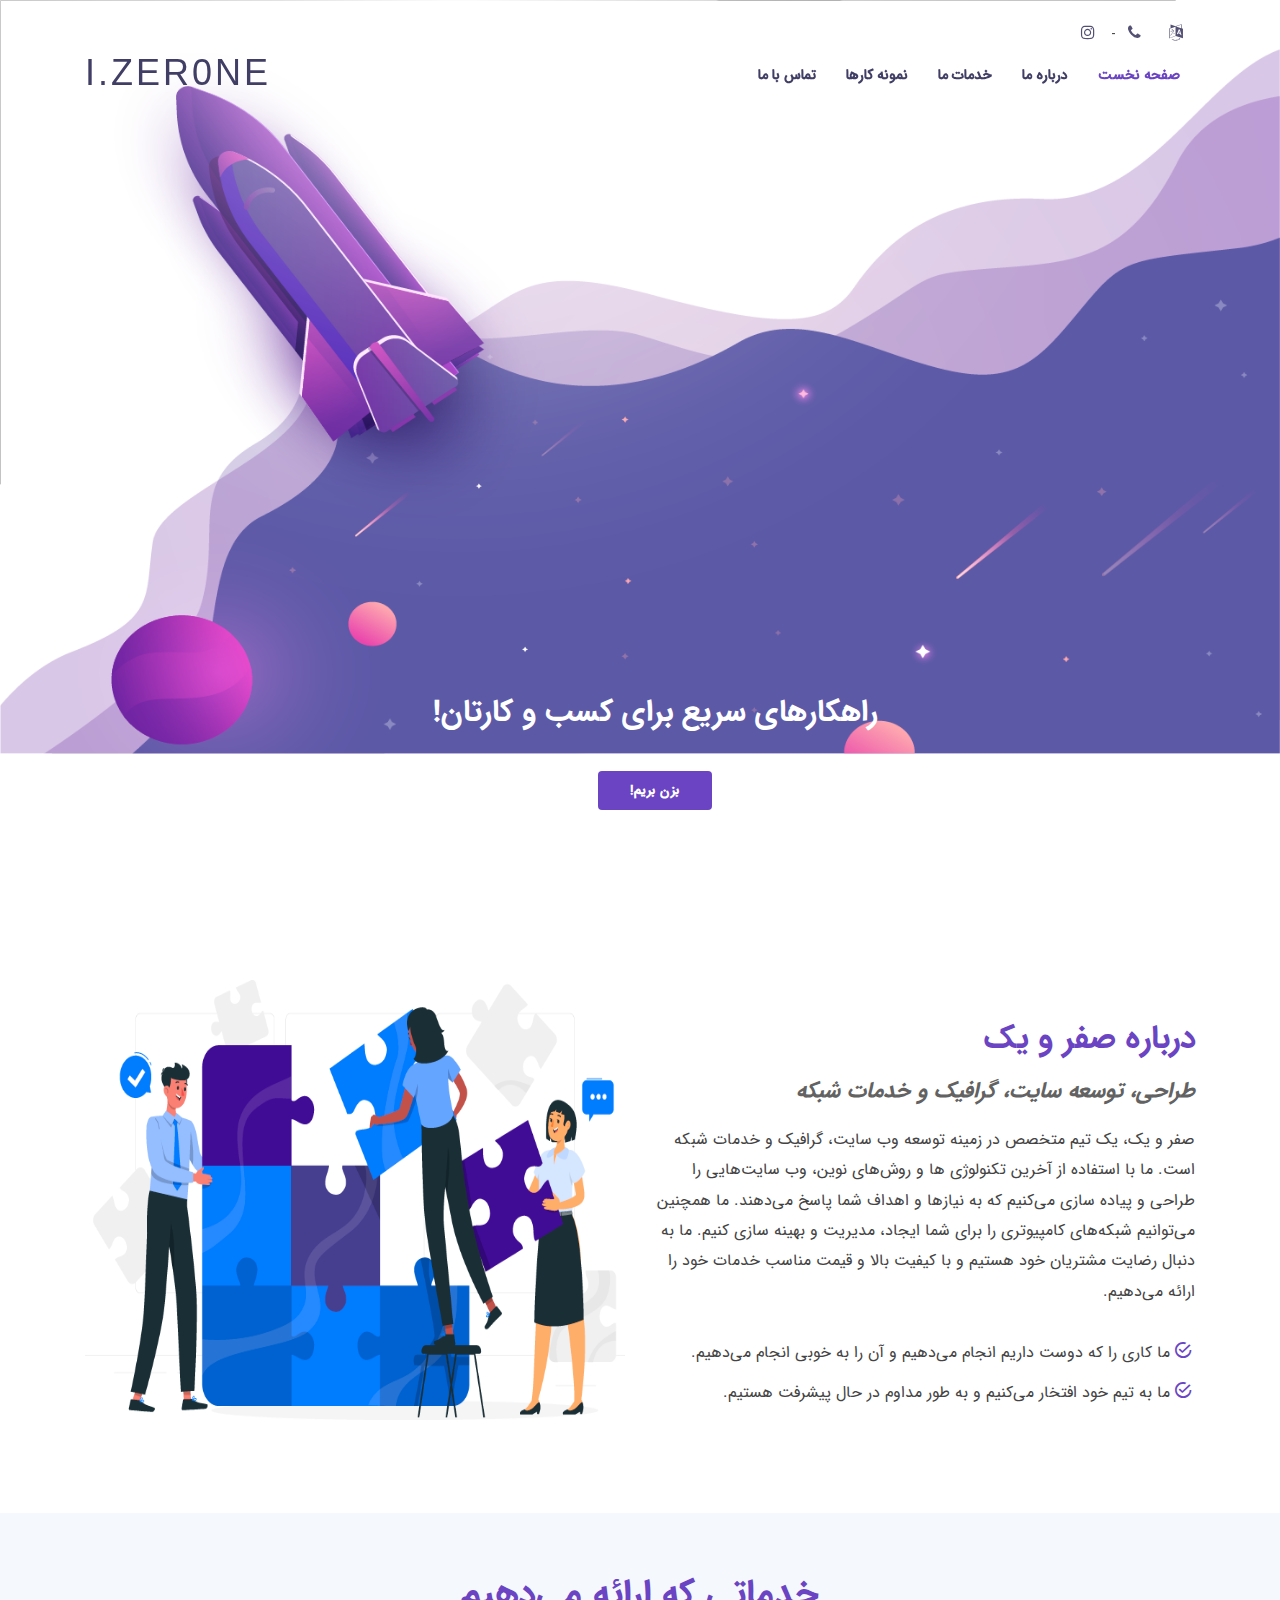
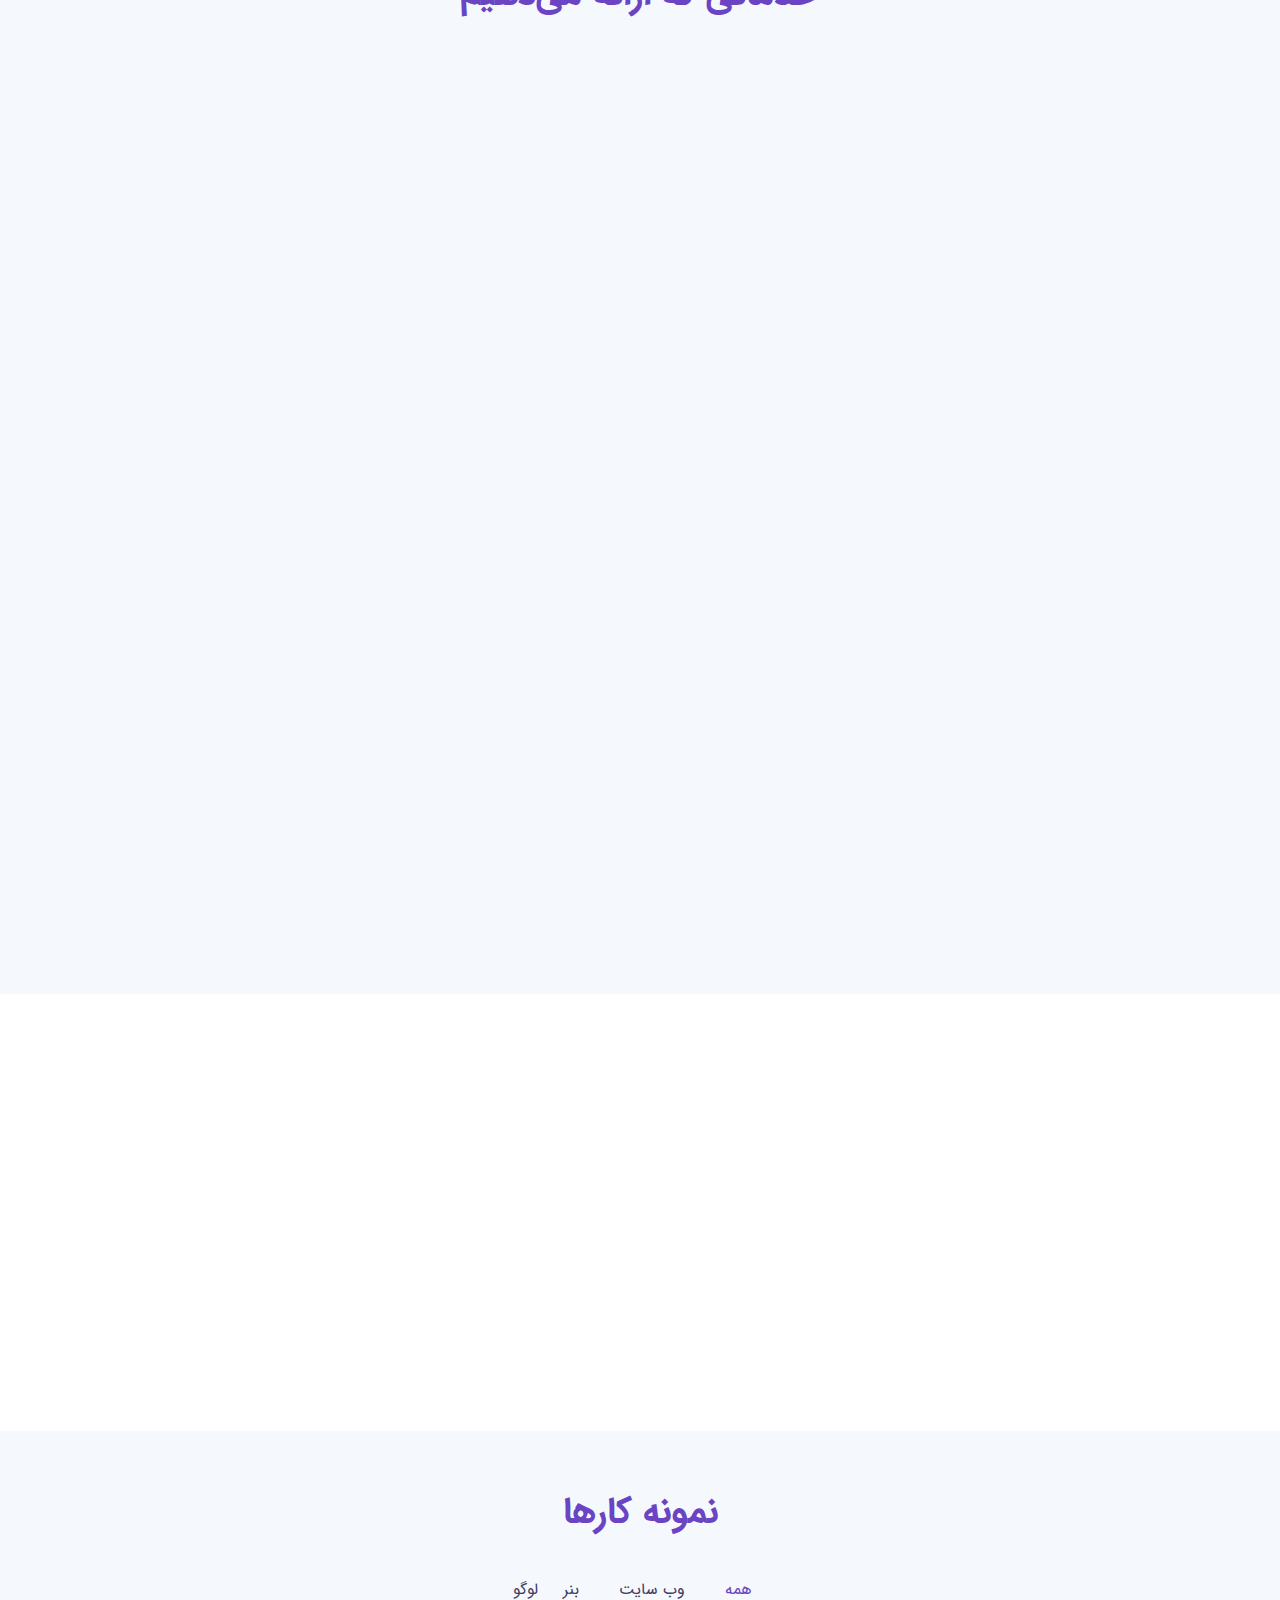
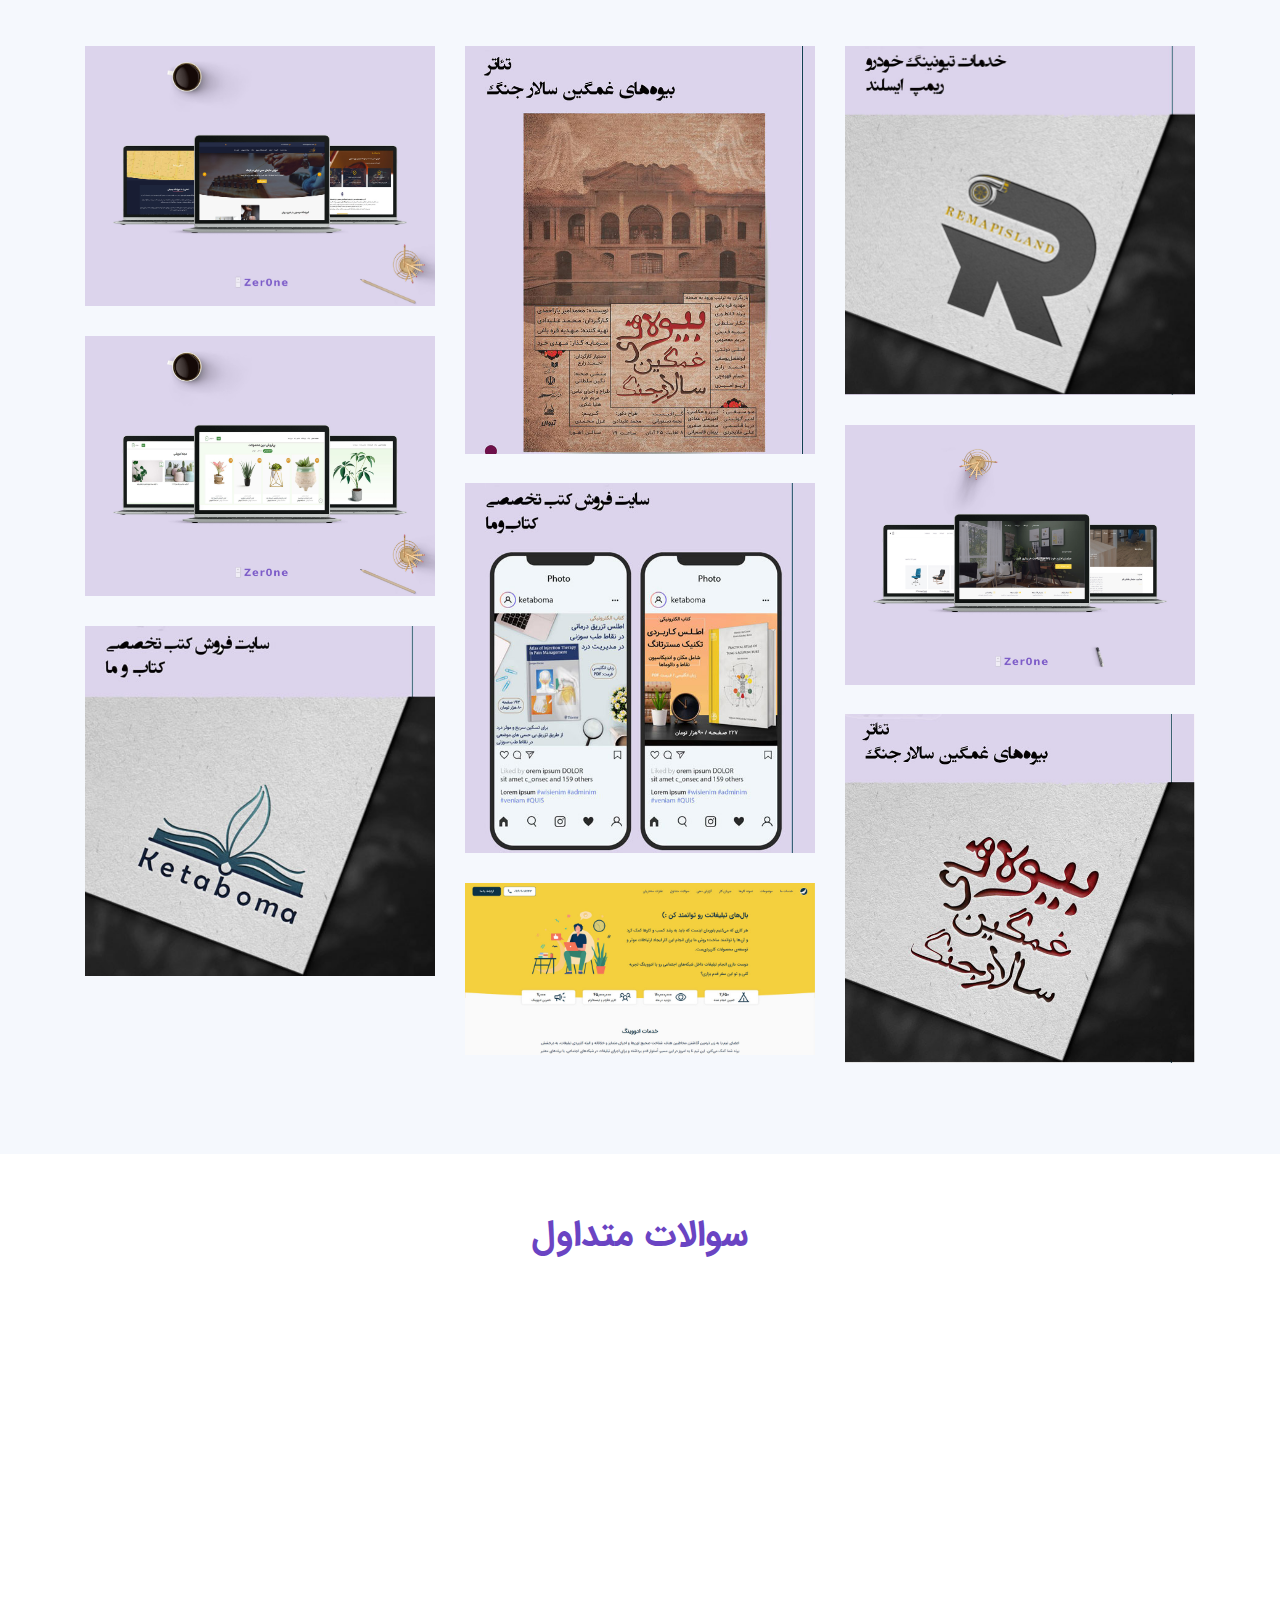
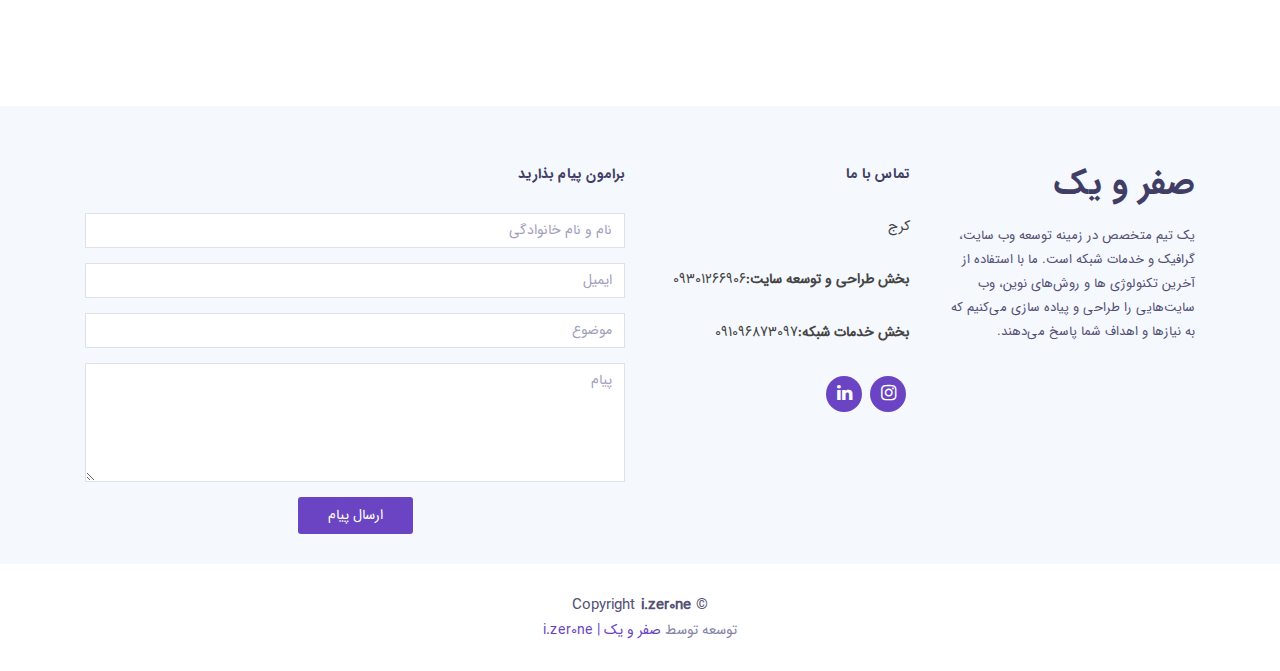
==== commit 05f2d2c4: "change page title" ====
--- a/fa/index.html
+++ b/fa/index.html
@@ -2,7 +2,7 @@
 <html lang="fa">
 <head>
   <meta charset="utf-8">
-  <title>شرکت طراحی و خدمات شبکه | صفرو یک</title>
+  <title>شرکت طراحی سایت، گرافیک و خدمات شبکه | صفرو یک</title>
   <meta content="width=device-width, initial-scale=1.0" name="viewport">
   <meta content="" name="keywords">
   <meta content="" name="description">
@@ -44,6 +44,7 @@
     <div id="topbar">
       <div class="container">
         <div class="social-links">
+          <a href="/" class="lang"><i class="fa fa-language"></i></a>
           <a href="tel:+98930126906" class="phone"><i class="fa fa-phone"></i></a>-
           <a href="https://www.instagram.com/i.zer0ne" class="instagram"><i class="fa fa-instagram"></i></a>
         </div>
